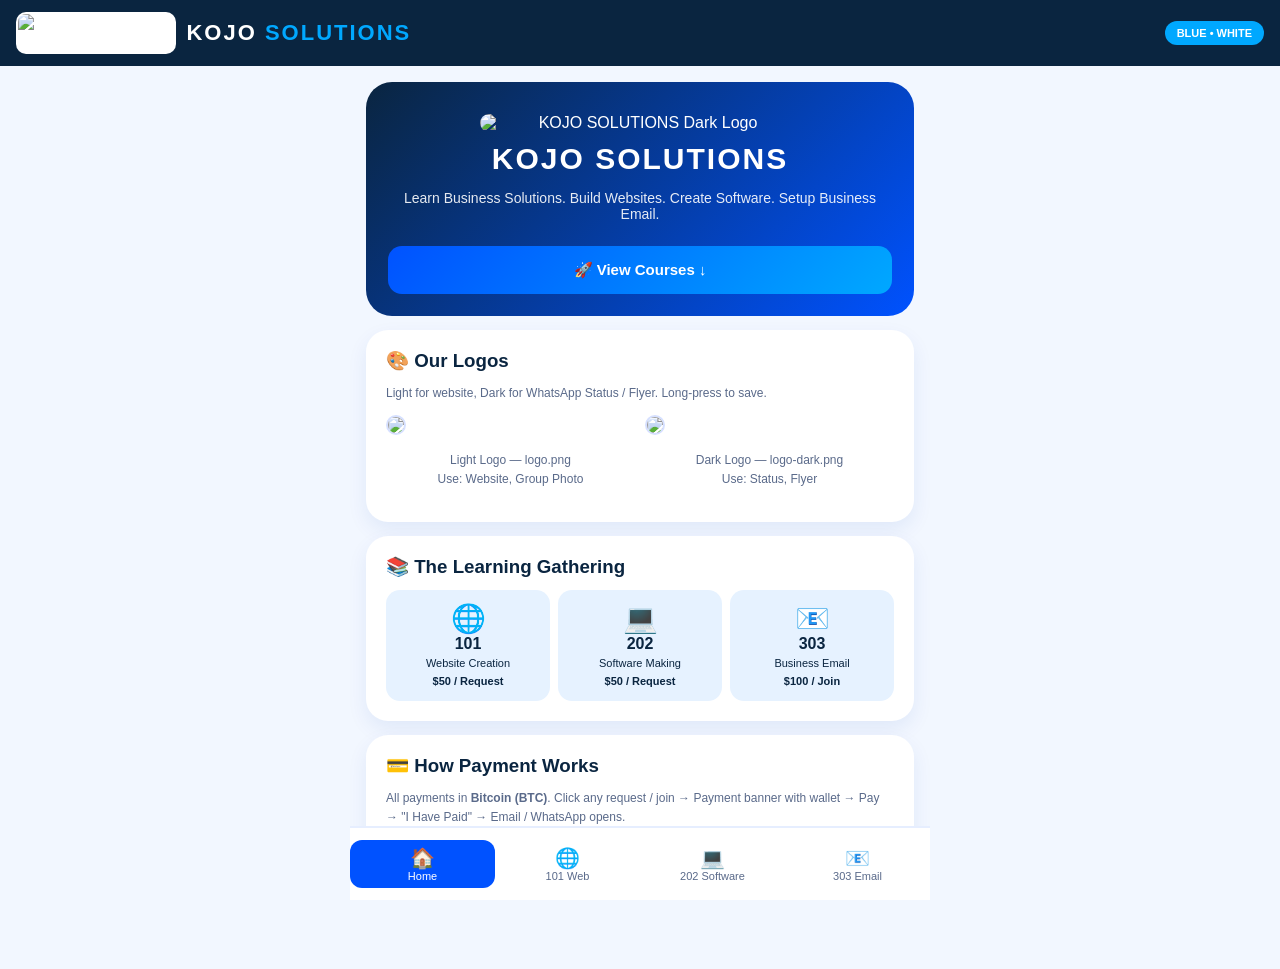
==== index.html @ ebfb62d4 "Create index.html" ====
<!DOCTYPE html>
<html><head><meta name="viewport" content="width=device-width,initial-scale=1">
<title>KOJO SOLUTIONS - Learn. Build. Sell.</title>
<style>
*{box-sizing:border-box}body{margin:0;font-family:Arial;background:#F2F7FF;color:#0A2540}
.top{background:#0A2540;color:#fff;padding:12px 16px;display:flex;justify-content:space-between;align-items:center;position:sticky;top:0;z-index:10}
.top img{height:42px;border-radius:10px;background:#fff;padding:2px}
.logo{font-size:22px;font-weight:900;letter-spacing:2px}.logo span{color:#00A8FF}
.c{padding:16px;max-width:580px;margin:0 auto;padding-bottom:110px}
.card{background:#fff;border-radius:22px;padding:20px;margin-top:14px;box-shadow:0 8px 20px rgba(0,60,180,.08)}
.btn{background:linear-gradient(135deg,#0052FF,#00A8FF);color:#fff;border:none;padding:15px;width:100%;border-radius:14px;font-size:15px;font-weight:800;margin-top:10px;cursor:pointer}
.btn.w{background:#fff;color:#0052FF;border:2px solid #0052FF}
.btn.g{background:linear-gradient(135deg,#00C853,#00E676)}
.btn.y{background:linear-gradient(135deg,#F7931A,#FFB800);color:#000}
input,textarea,select{width:100%;padding:14px;border:2px solid #D6E0FF;border-radius:14px;margin-top:10px;font-size:14px}
.small{color:#5A6A8A;font-size:12px;line-height:1.6}
.hero{background:linear-gradient(135deg,#0A2540,#0052FF);color:#fff;border-radius:26px;padding:22px;text-align:center}
.hero img{width:100%;max-width:320px;border-radius:18px;margin:10px auto;display:block}
.badge{background:#00A8FF;padding:6px 12px;border-radius:20px;font-size:11px;font-weight:800}
.courseNum{font-size:42px;font-weight:900;color:#0052FF}
.tabs{position:fixed;bottom:0;left:0;right:0;background:#fff;display:flex;justify-content:space-around;padding:12px 0;max-width:580px;margin:0 auto;border-top:2px solid #E6EEFF}
.tab{font-size:11px;text-align:center;flex:1;padding:6px;border-radius:12px;cursor:pointer;color:#5A6A8A}
.tab.on{color:#fff;background:#0052FF}.tab span{display:block;font-size:20px}
.hidden{display:none}
.template{border:2px solid #D6E0FF;border-radius:14px;padding:12px;margin-top:10px;cursor:pointer}
.template.sel{border-color:#0052FF;background:#E6F2FF}
.modal{position:fixed;inset:0;background:rgba(0,0,0,.7);display:none;align-items:center;justify-content:center;z-index:99;padding:16px}
.modal.show{display:flex}
.modalBox{background:#fff;border-radius:22px;padding:20px;width:100%;max-width:480px;max-height:90vh;overflow:auto}
.wallet{background:#FFF3E0;border:2px dashed #F7931A;border-radius:14px;padding:14px;word-break:break-all;font-size:13px;margin-top:10px}
.logoRow{display:grid;grid-template-columns:1fr 1fr;gap:10px;margin-top:12px}
.logoRow img{width:100%;border-radius:14px;border:2px solid #D6E0FF}
</style></head>
<body>
<div class="top"><div style="display:flex;align-items:center;gap:10px;"><img src="logo.png" alt="KOJO SOLUTIONS"><div class="logo">KOJO <span>SOLUTIONS</span></div></div><div class="badge">BLUE • WHITE</div></div>
<div class="c">

<div id="tab-home">
<div class="hero">
<img src="logo-dark.png" alt="KOJO SOLUTIONS Dark Logo">
<h1 style="margin:6px 0;font-size:30px;letter-spacing:2px;">KOJO SOLUTIONS</h1>
<p style="font-size:14px;opacity:.9;">Learn Business Solutions. Build Websites. Create Software. Setup Business Email.</p>
<button class="btn" onclick="showTab('101')">🚀 View Courses ↓</button>
</div>

<div class="card"><h3 style="margin:0;">🎨 Our Logos</h3><p class="small">Light for website, Dark for WhatsApp Status / Flyer. Long-press to save.</p>
<div class="logoRow"><div><img src="logo.png"><p class="small" style="text-align:center;">Light Logo — logo.png<br>Use: Website, Group Photo</p></div><div><img src="logo-dark.png"><p class="small" style="text-align:center;">Dark Logo — logo-dark.png<br>Use: Status, Flyer</p></div></div></div>

<div class="card"><h3 style="margin:0;">📚 The Learning Gathering</h3>
<div style="display:grid;grid-template-columns:1fr 1fr 1fr;gap:8px;margin-top:12px;text-align:center;">
<div style="background:#E6F2FF;border-radius:14px;padding:12px;cursor:pointer;" onclick="showTab('101')"><div style="font-size:28px;">🌐</div><b>101</b><br><span style="font-size:11px;">Website Creation<br><b>$50 / Request</b></span></div>
<div style="background:#E6F2FF;border-radius:14px;padding:12px;cursor:pointer;" onclick="showTab('202')"><div style="font-size:28px;">💻</div><b>202</b><br><span style="font-size:11px;">Software Making<br><b>$50 / Request</b></span></div>
<div style="background:#E6F2FF;border-radius:14px;padding:12px;cursor:pointer;" onclick="showTab('303')"><div style="font-size:28px;">📧</div><b>303</b><br><span style="font-size:11px;">Business Email<br><b>$100 / Join</b></span></div>
</div></div>
<div class="card"><h3 style="margin:0;">💳 How Payment Works</h3><p class="small">All payments in <b>Bitcoin (BTC)</b>. Click any request / join → Payment banner with wallet → Pay → "I Have Paid" → Email / WhatsApp opens.</p></div>
</div>

<div id="tab-101" class="hidden">
<div class="card"><div class="courseNum">101</div><h2 style="margin:0;">🌐 Website Creation</h2><p class="small">Learn to build websites + AI Builder to create a website from a request. No code. Download file.</p>
<h3>🤖 AI Website Builder</h3>
<input id="bizName" placeholder="Business Name e.g. Mama's Kitchen">
<input id="bizType" placeholder="What do you sell? e.g. Food, Clothes, Church">
<textarea id="bizDesc" placeholder="Describe business in 1 line..." rows="2"></textarea>
<div class="template sel" id="tpl-shop" onclick="pickTpl('shop')">🛍️ <b>Shop / Business</b> — Products, Prices, WhatsApp Order</div>
<div class="template" id="tpl-church" onclick="pickTpl('church')">⛪ <b>Church / School</b> — Programs, Gallery, Join Us</div>
<div class="template" id="tpl-portfolio" onclick="pickTpl('portfolio')">👤 <b>Portfolio / CV</b> — About, Skills, Contact</div>
<select id="bizColor"><option value="#0052FF">Blue Theme (Kojo)</option><option value="#00C853">Green Theme</option><option value="#F7931A">Orange Theme</option><option value="#EC4899">Pink Theme</option></select>
<button class="btn" onclick="buildSiteAI()">✨ Build My Website With AI →</button>
<p class="small" id="aiStatus" style="text-align:center;"></p><div id="sitePreview"></div>
<button class="btn y" onclick="openPay('101')">💰 Request Custom Website — $50 →</button>
</div>
<div class="card"><h3 style="margin:0;">📖 What You Learn in 101</h3><p class="small">1. Domain + Hosting + GitHub + Render<br>2. Blue & White design<br>3. WhatsApp button, Payment, Map<br>4. How to sell websites for $50 - $200<br>5. Final Project: Build & publish your site</p></div>
</div>

<div id="tab-202" class="hidden">
<div class="card"><div class="courseNum">202</div><h2 style="margin:0;">💻 Software Making</h2><p class="small">Learn to turn ideas into software. Need software now? Request it — $50 per request.</p>
<input id="swName" placeholder="Your Name"><input id="swPhone" placeholder="Your WhatsApp Number">
<select id="swType"><option>What software do you need?</option><option>School Management System</option><option>Shop / Inventory App</option><option>Church Management App</option><option>POS / Sales App</option><option>Hospital / Clinic App</option><option>Other</option></select>
<textarea id="swDesc" placeholder="Describe your software..." rows="4"></textarea>
<input id="swBudget" placeholder="Your Budget e.g. $200">
<button class="btn y" onclick="openPay('202')">💰 Request Software — $50 →</button>
<p class="small" style="text-align:center;">Payment banner first. After confirm, email to ajewoletemitope11@gmail.com opens.</p>
</div>
</div>

<div id="tab-303" class="hidden">
<div class="card"><div class="courseNum">303</div><h2 style="margin:0;">📧 Business Email Services</h2><p class="small"><b>Learn how to setup professional business email and get Inbox Deliverability — the legit way.</b></p>
<p class="small"><b>Module 1 — Setup:</b><br>✅ Create info@yourbusiness.com with Google Workspace / Zoho Mail<br>✅ Connect domain, inbox, signatures<br><br><b>Module 2 — Inbox Receivable Setup:</b><br>✅ SPF, DKIM & DMARC — What they are & how to add them (DNS step-by-step)<br>✅ Test if email lands in Inbox vs Spam<br>✅ Warm-up: Build sender reputation (Week 1-4 plan)<br>✅ List building with consent<br><br><b>Module 3 — Business Use:</b><br>✅ Invoices, proposals, follow-ups that get opened<br>✅ Templates for shops, schools, churches<br>✅ How NOT to get blocked</p>
<div style="background:#E6F2FF;border-radius:14px;padding:14px;"><b>💰 Join Fee: $100 (Bitcoin)</b><br><span class="small">Includes: 4 weeks live classes, DNS setup, templates, private WhatsApp group.</span></div>
<button class="btn y" onclick="openPay('303')">📲 Join 303 WhatsApp Group — $100 →</button>
</div>
</div>

</div>
<div class="tabs"><div class="tab on" onclick="showTab('home')"><span>🏠</span>Home</div><div class="tab" onclick="showTab('101')"><span>🌐</span>101 Web</div><div class="tab" onclick="showTab('202')"><span>💻</span>202 Software</div><div class="tab" onclick="showTab('303')"><span>📧</span>303 Email</div></div>

<div id="payModal" class="modal"><div class="modalBox">
<h2 style="margin:0;" id="payTitle">💳 Payment</h2><p class="small" id="payDesc"></p>
<div style="background:#0A2540;color:#fff;border-radius:14px;padding:16px;text-align:center;"><div style="font-size:28px;font-weight:900;" id="payAmount">$50</div><div style="font-size:12px;opacity:.8;">Pay in Bitcoin (BTC) to:</div></div>
<div class="wallet"><b>BTC Wallet:</b><br><span id="walletAddr">bc1qw4l3wkn62pa4skszmwx66gr5r7da5das54y55t</span><br><br><button class="btn w" onclick="copyWallet()">📋 Copy Wallet Address</button></div>
<p class="small"><b>Steps:</b><br>1. Copy wallet & send exact amount<br>2. Screenshot / Copy TXID<br>3. Click "I Have Paid"<br>4. Email / WhatsApp opens to send proof</p>
<input id="txid" placeholder="Paste Transaction ID / TXID">
<button class="btn g" onclick="confirmPay()">✅ I Have Paid — Continue →</button>
<button class="btn w" onclick="closePay()">✕ Cancel</button>
</div></div>

<script>
var tpl="shop", currentPay="";
var WALLET="bc1qw4l3wkn62pa4skszmwx66gr5r7da5das54y55t";
var WHATSAPP_GROUP="https://whatsapp.com/dl/?mode=pg";
function showTab(t){ ["home","101","202","303"].forEach(function(id){ document.getElementById("tab-"+id).classList.toggle("hidden", id!==t); }); var tabs=document.querySelectorAll(".tab"); tabs.forEach(function(e){e.classList.remove("on");}); if(t==="home") tabs[0].classList.add("on"); if(t==="101") tabs[1].classList.add("on"); if(t==="202") tabs[2].classList.add("on"); if(t==="303") tabs[3].classList.add("on"); }
function pickTpl(x){ tpl=x; ["shop","church","portfolio"].forEach(function(id){ document.getElementById("tpl-"+id).classList.toggle("sel", id===x); }); }
function openPay(type){ currentPay=type; var title="", desc="", amt=""; if(type==="101"){ title="🌐 101 - Website Request - $50"; desc="Pay $50 BTC to request custom website. After payment, email opens."; amt="$50"; } if(type==="202"){ title="💻 202 - Software Request - $50"; desc="Pay $50 BTC to request software. After payment, email opens."; amt="$50"; } if(type==="303"){ title="📧 303 - Business Email - $100"; desc="Pay $100 BTC to join Kojo Solutions WhatsApp group. After payment, WhatsApp link page opens."; amt="$100"; } document.getElementById("payTitle").innerText=title; document.getElementById("payDesc").innerText=desc; document.getElementById("payAmount").innerText=amt; document.getElementById("walletAddr").innerText=WALLET; document.getElementById("payModal").classList.add("show"); }
function closePay(){ document.getElementById("payModal").classList.remove("show"); }
function copyWallet(){ try{ navigator.clipboard.writeText(WALLET); alert("Wallet copied: "+WALLET); }catch(e){ alert(WALLET); } }
function confirmPay(){ var tx=document.getElementById("txid").value.trim(); closePay(); if(currentPay==="303"){ alert("✅ Thank you! Send proof + TXID on WhatsApp.\nTXID: "+(tx||"Not provided")); window.open(WHATSAPP_GROUP,"_blank"); return; } if(currentPay==="101"){ var name=document.getElementById("bizName").value||""; var type=document.getElementById("bizType").value||""; var desc=document.getElementById("bizDesc").value||""; var body="Hello Kojo Solutions,%0A%0AI paid $50 BTC for 101 Website Request.%0ATXID: "+encodeURIComponent(tx)+"%0A%0ABusiness Name: "+encodeURIComponent(name)+"%0AType: "+encodeURIComponent(type)+"%0ADescription: "+encodeURIComponent(desc); window.location.href="mailto:ajewoletemitope11@gmail.com?subject="+encodeURIComponent("101 Website Request - $50 Paid - "+name)+"&body="+body; alert("✅ Email opening — press SEND."); return; } if(currentPay==="202"){ var n=document.getElementById("swName").value.trim(); var p=document.getElementById("swPhone").value.trim(); var t=document.getElementById("swType").value; var d=document.getElementById("swDesc").value.trim(); var b=document.getElementById("swBudget").value.trim(); if(!n || !d){ alert("Fill name & description first, then click again."); openPay("202"); return; } var body2="Hello Kojo Solutions,%0A%0AI paid $50 BTC for 202 Software Request.%0ATXID: "+encodeURIComponent(tx)+"%0A%0AName: "+encodeURIComponent(n)+"%0AWhatsApp: "+encodeURIComponent(p)+"%0AType: "+encodeURIComponent(t)+"%0ABudget: "+encodeURIComponent(b)+"%0ADescription: "+encodeURIComponent(d); window.location.href="mailto:ajewoletemitope11@gmail.com?subject="+encodeURIComponent("202 Software Request - $50 Paid - "+n)+"&body="+body2; alert("✅ Email opening — press SEND."); return; } }
async function buildSiteAI(){ var name=document.getElementById("bizName").value.trim()||"My Business"; var type=document.getElementById("bizType").value.trim()||"Business"; var desc=document.getElementById("bizDesc").value.trim()||"Quality service you can trust."; var color=document.getElementById("bizColor").value; document.getElementById("aiStatus").innerText="⏳ AI is writing..."; var tagline=desc; try{ var res=await fetch("https://text.pollinations.ai/"+encodeURIComponent("Write a short catchy tagline and 3 selling points for: "+name+" - "+type+" - "+desc)); var txt=await res.text(); if(txt && txt.length>10) tagline=txt; }catch(e){} document.getElementById("aiStatus").innerText="✅ Done!"; var html="<!DOCTYPE html><html><head><meta name='viewport' content='width=device-width,initial-scale=1'><title>"+name+"</title><style>body{margin:0;font-family:Arial;background:#F2F7FF;color:#0A2540;text-align:center;padding:20px}h1{color:"+color+"} .btn{background:"+color+";color:#fff;padding:15px 30px;border-radius:14px;display:inline-block;text-decoration:none;font-weight:800}</style></head><body><h1>"+name+"</h1><p><b>"+type+"</b></p><p>"+tagline.replace(/\n/g,"<br>")+"</p><br><a class='btn' href='https://wa.me/2348031234567'>Order On WhatsApp</a><p style='font-size:12px;color:#888;margin-top:30px;'>Made with KOJO SOLUTIONS • 101</p></body></html>"; document.getElementById("sitePreview").innerHTML="<div style='border:2px solid #0052FF;border-radius:16px;padding:16px;margin-top:12px;background:#F2F7FF;text-align:center;'><h2 style='color:"+color+";margin:0;'>"+name+"</h2><p><b>"+type+"</b></p><p style='font-size:13px;'>"+tagline.replace(/\n/g,"<br>")+"</p><button class='btn' onclick='downloadSite()'>⬇️ Download Website File</button></div>"; window._kojoSite=html; window._kojoName=name; }
function downloadSite(){ if(!window._kojoSite){ alert("Build a site first"); return; } var blob=new Blob([window._kojoSite],{type:"text/html"}); var a=document.createElement("a"); a.href=URL.createObjectURL(blob); a.download=window._kojoName.toLowerCase().replace(/[^a-z0-9]+/g,"-")+".html"; a.click(); }
</script>
</body></html>
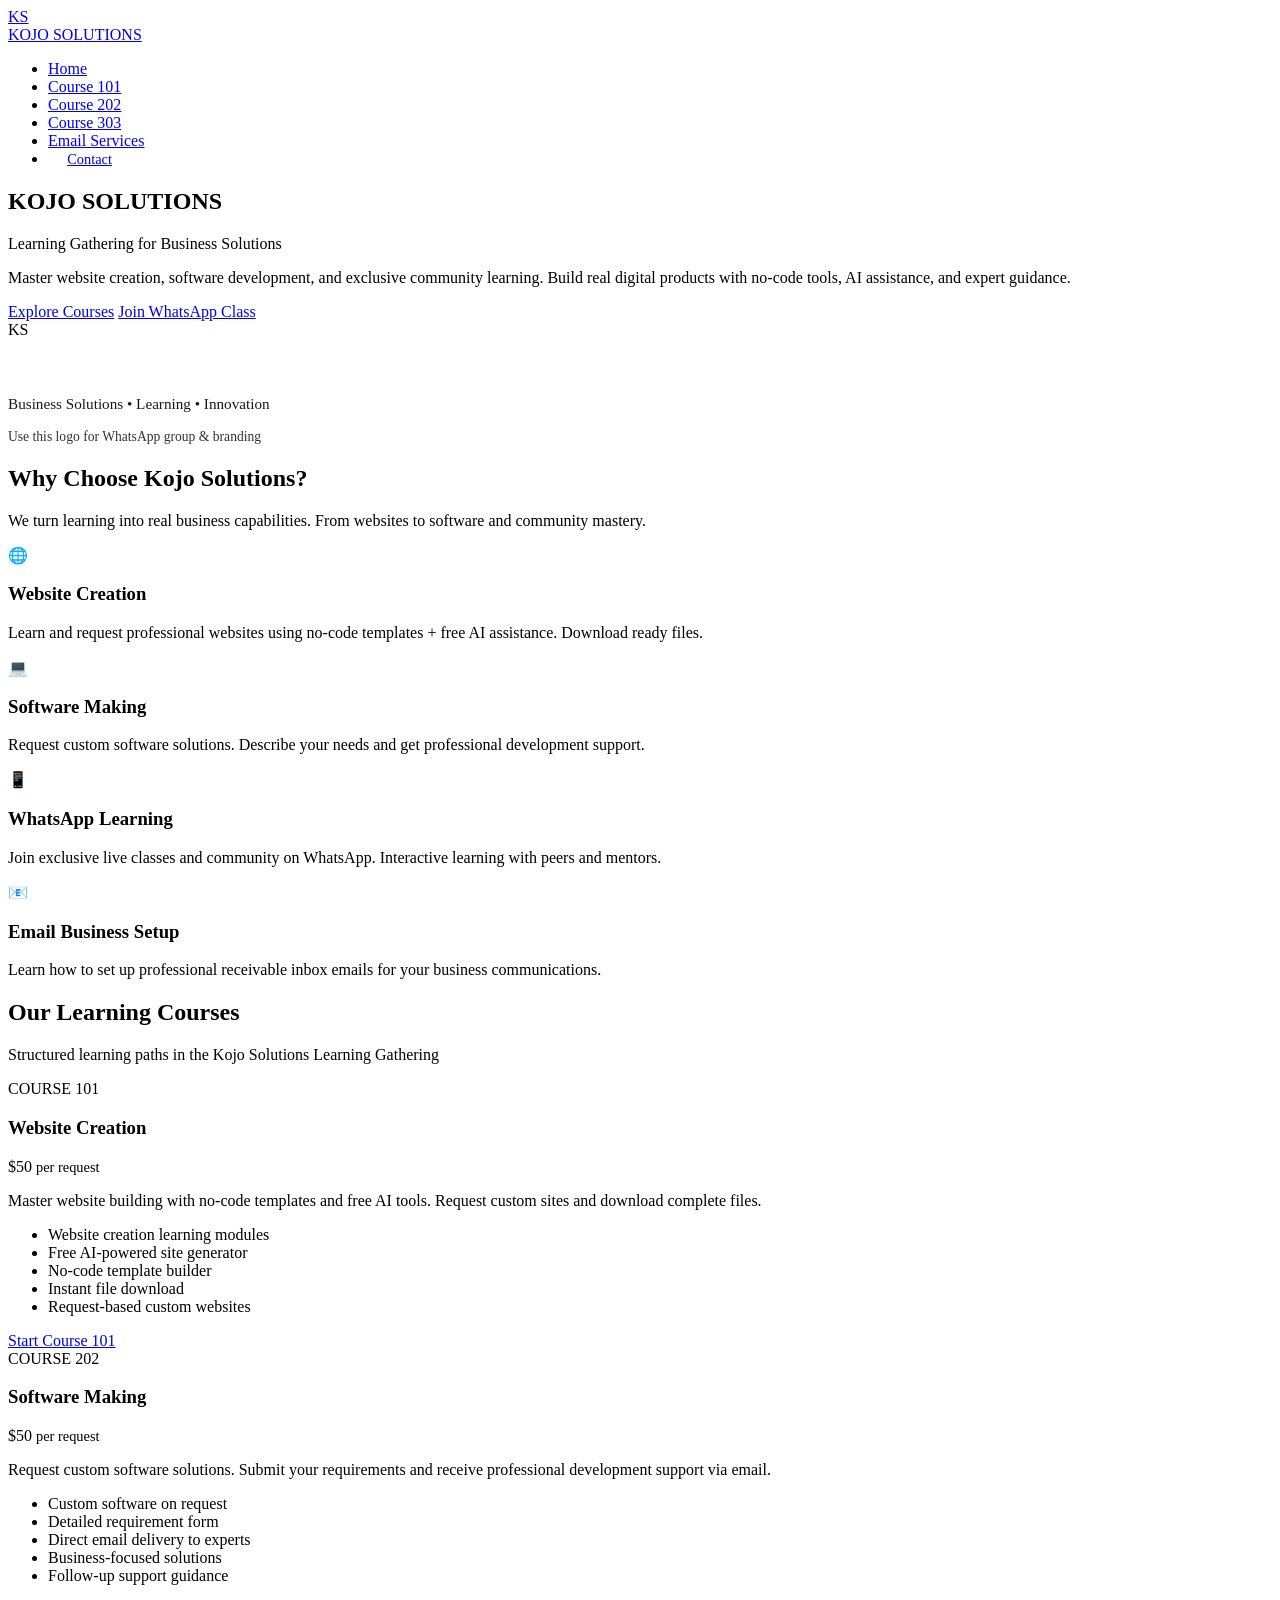
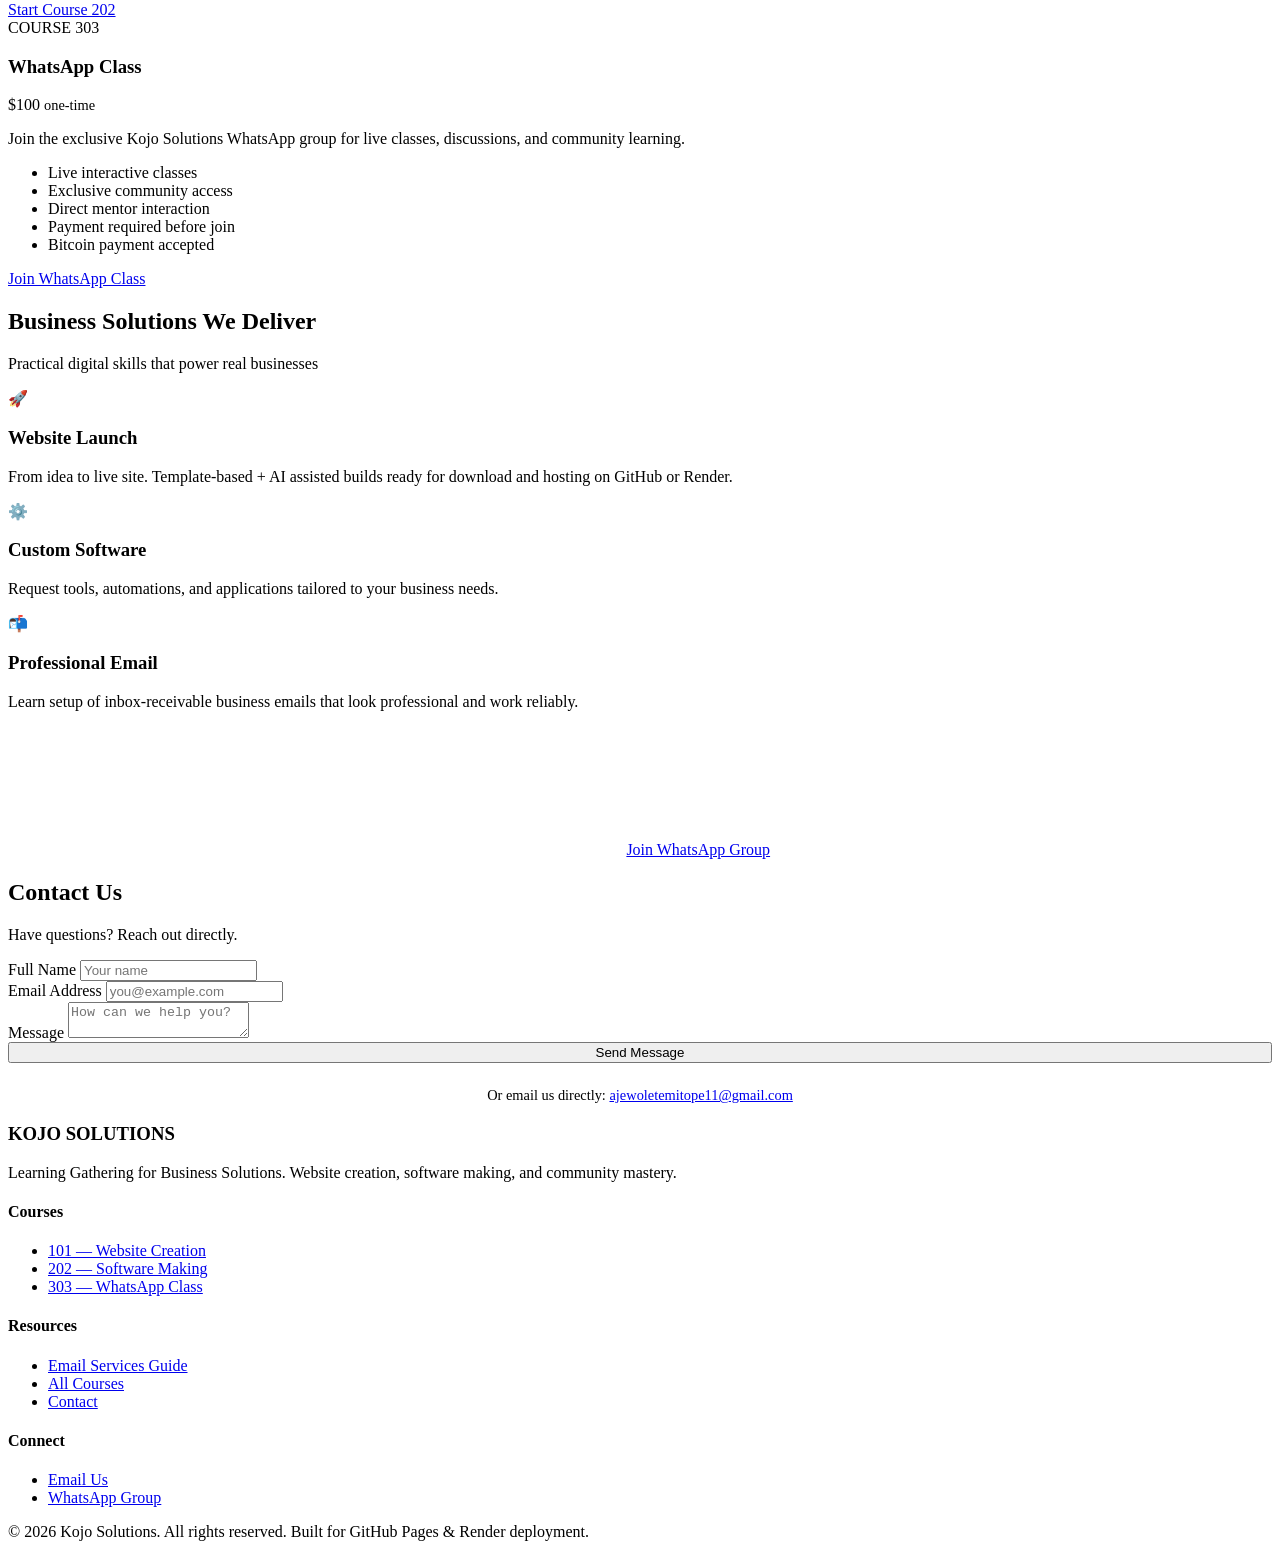
==== commit e95c7f0e: "Add files via upload" ====
--- a/index.html
+++ b/index.html
@@ -1,120 +1,265 @@
 <!DOCTYPE html>
-<html><head><meta name="viewport" content="width=device-width,initial-scale=1">
-<title>KOJO SOLUTIONS - Learn. Build. Sell.</title>
-<style>
-*{box-sizing:border-box}body{margin:0;font-family:Arial;background:#F2F7FF;color:#0A2540}
-.top{background:#0A2540;color:#fff;padding:12px 16px;display:flex;justify-content:space-between;align-items:center;position:sticky;top:0;z-index:10}
-.top img{height:42px;border-radius:10px;background:#fff;padding:2px}
-.logo{font-size:22px;font-weight:900;letter-spacing:2px}.logo span{color:#00A8FF}
-.c{padding:16px;max-width:580px;margin:0 auto;padding-bottom:110px}
-.card{background:#fff;border-radius:22px;padding:20px;margin-top:14px;box-shadow:0 8px 20px rgba(0,60,180,.08)}
-.btn{background:linear-gradient(135deg,#0052FF,#00A8FF);color:#fff;border:none;padding:15px;width:100%;border-radius:14px;font-size:15px;font-weight:800;margin-top:10px;cursor:pointer}
-.btn.w{background:#fff;color:#0052FF;border:2px solid #0052FF}
-.btn.g{background:linear-gradient(135deg,#00C853,#00E676)}
-.btn.y{background:linear-gradient(135deg,#F7931A,#FFB800);color:#000}
-input,textarea,select{width:100%;padding:14px;border:2px solid #D6E0FF;border-radius:14px;margin-top:10px;font-size:14px}
-.small{color:#5A6A8A;font-size:12px;line-height:1.6}
-.hero{background:linear-gradient(135deg,#0A2540,#0052FF);color:#fff;border-radius:26px;padding:22px;text-align:center}
-.hero img{width:100%;max-width:320px;border-radius:18px;margin:10px auto;display:block}
-.badge{background:#00A8FF;padding:6px 12px;border-radius:20px;font-size:11px;font-weight:800}
-.courseNum{font-size:42px;font-weight:900;color:#0052FF}
-.tabs{position:fixed;bottom:0;left:0;right:0;background:#fff;display:flex;justify-content:space-around;padding:12px 0;max-width:580px;margin:0 auto;border-top:2px solid #E6EEFF}
-.tab{font-size:11px;text-align:center;flex:1;padding:6px;border-radius:12px;cursor:pointer;color:#5A6A8A}
-.tab.on{color:#fff;background:#0052FF}.tab span{display:block;font-size:20px}
-.hidden{display:none}
-.template{border:2px solid #D6E0FF;border-radius:14px;padding:12px;margin-top:10px;cursor:pointer}
-.template.sel{border-color:#0052FF;background:#E6F2FF}
-.modal{position:fixed;inset:0;background:rgba(0,0,0,.7);display:none;align-items:center;justify-content:center;z-index:99;padding:16px}
-.modal.show{display:flex}
-.modalBox{background:#fff;border-radius:22px;padding:20px;width:100%;max-width:480px;max-height:90vh;overflow:auto}
-.wallet{background:#FFF3E0;border:2px dashed #F7931A;border-radius:14px;padding:14px;word-break:break-all;font-size:13px;margin-top:10px}
-.logoRow{display:grid;grid-template-columns:1fr 1fr;gap:10px;margin-top:12px}
-.logoRow img{width:100%;border-radius:14px;border:2px solid #D6E0FF}
-</style></head>
+<html lang="en">
+<head>
+  <meta charset="UTF-8">
+  <meta name="viewport" content="width=device-width, initial-scale=1.0">
+  <title>KOJO SOLUTIONS | Learn Business Solutions & Digital Skills</title>
+  <meta name="description" content="Kojo Solutions - Learn website creation, software making, and join exclusive WhatsApp classes. Business solutions training.">
+  <link rel="stylesheet" href="css/styles.css">
+  <link rel="icon" href="data:image/svg+xml,<svg xmlns='http://www.w3.org/2000/svg' viewBox='0 0 100 100'><rect fill='%230a4d8c' width='100' height='100' rx='20'/><text x='50' y='68' font-size='50' font-weight='bold' fill='white' text-anchor='middle' font-family='Arial'>K</text></svg>">
+</head>
 <body>
-<div class="top"><div style="display:flex;align-items:center;gap:10px;"><img src="logo.png" alt="KOJO SOLUTIONS"><div class="logo">KOJO <span>SOLUTIONS</span></div></div><div class="badge">BLUE • WHITE</div></div>
-<div class="c">
-
-<div id="tab-home">
-<div class="hero">
-<img src="logo-dark.png" alt="KOJO SOLUTIONS Dark Logo">
-<h1 style="margin:6px 0;font-size:30px;letter-spacing:2px;">KOJO SOLUTIONS</h1>
-<p style="font-size:14px;opacity:.9;">Learn Business Solutions. Build Websites. Create Software. Setup Business Email.</p>
-<button class="btn" onclick="showTab('101')">🚀 View Courses ↓</button>
-</div>
-
-<div class="card"><h3 style="margin:0;">🎨 Our Logos</h3><p class="small">Light for website, Dark for WhatsApp Status / Flyer. Long-press to save.</p>
-<div class="logoRow"><div><img src="logo.png"><p class="small" style="text-align:center;">Light Logo — logo.png<br>Use: Website, Group Photo</p></div><div><img src="logo-dark.png"><p class="small" style="text-align:center;">Dark Logo — logo-dark.png<br>Use: Status, Flyer</p></div></div></div>
-
-<div class="card"><h3 style="margin:0;">📚 The Learning Gathering</h3>
-<div style="display:grid;grid-template-columns:1fr 1fr 1fr;gap:8px;margin-top:12px;text-align:center;">
-<div style="background:#E6F2FF;border-radius:14px;padding:12px;cursor:pointer;" onclick="showTab('101')"><div style="font-size:28px;">🌐</div><b>101</b><br><span style="font-size:11px;">Website Creation<br><b>$50 / Request</b></span></div>
-<div style="background:#E6F2FF;border-radius:14px;padding:12px;cursor:pointer;" onclick="showTab('202')"><div style="font-size:28px;">💻</div><b>202</b><br><span style="font-size:11px;">Software Making<br><b>$50 / Request</b></span></div>
-<div style="background:#E6F2FF;border-radius:14px;padding:12px;cursor:pointer;" onclick="showTab('303')"><div style="font-size:28px;">📧</div><b>303</b><br><span style="font-size:11px;">Business Email<br><b>$100 / Join</b></span></div>
-</div></div>
-<div class="card"><h3 style="margin:0;">💳 How Payment Works</h3><p class="small">All payments in <b>Bitcoin (BTC)</b>. Click any request / join → Payment banner with wallet → Pay → "I Have Paid" → Email / WhatsApp opens.</p></div>
-</div>
-
-<div id="tab-101" class="hidden">
-<div class="card"><div class="courseNum">101</div><h2 style="margin:0;">🌐 Website Creation</h2><p class="small">Learn to build websites + AI Builder to create a website from a request. No code. Download file.</p>
-<h3>🤖 AI Website Builder</h3>
-<input id="bizName" placeholder="Business Name e.g. Mama's Kitchen">
-<input id="bizType" placeholder="What do you sell? e.g. Food, Clothes, Church">
-<textarea id="bizDesc" placeholder="Describe business in 1 line..." rows="2"></textarea>
-<div class="template sel" id="tpl-shop" onclick="pickTpl('shop')">🛍️ <b>Shop / Business</b> — Products, Prices, WhatsApp Order</div>
-<div class="template" id="tpl-church" onclick="pickTpl('church')">⛪ <b>Church / School</b> — Programs, Gallery, Join Us</div>
-<div class="template" id="tpl-portfolio" onclick="pickTpl('portfolio')">👤 <b>Portfolio / CV</b> — About, Skills, Contact</div>
-<select id="bizColor"><option value="#0052FF">Blue Theme (Kojo)</option><option value="#00C853">Green Theme</option><option value="#F7931A">Orange Theme</option><option value="#EC4899">Pink Theme</option></select>
-<button class="btn" onclick="buildSiteAI()">✨ Build My Website With AI →</button>
-<p class="small" id="aiStatus" style="text-align:center;"></p><div id="sitePreview"></div>
-<button class="btn y" onclick="openPay('101')">💰 Request Custom Website — $50 →</button>
-</div>
-<div class="card"><h3 style="margin:0;">📖 What You Learn in 101</h3><p class="small">1. Domain + Hosting + GitHub + Render<br>2. Blue & White design<br>3. WhatsApp button, Payment, Map<br>4. How to sell websites for $50 - $200<br>5. Final Project: Build & publish your site</p></div>
-</div>
-
-<div id="tab-202" class="hidden">
-<div class="card"><div class="courseNum">202</div><h2 style="margin:0;">💻 Software Making</h2><p class="small">Learn to turn ideas into software. Need software now? Request it — $50 per request.</p>
-<input id="swName" placeholder="Your Name"><input id="swPhone" placeholder="Your WhatsApp Number">
-<select id="swType"><option>What software do you need?</option><option>School Management System</option><option>Shop / Inventory App</option><option>Church Management App</option><option>POS / Sales App</option><option>Hospital / Clinic App</option><option>Other</option></select>
-<textarea id="swDesc" placeholder="Describe your software..." rows="4"></textarea>
-<input id="swBudget" placeholder="Your Budget e.g. $200">
-<button class="btn y" onclick="openPay('202')">💰 Request Software — $50 →</button>
-<p class="small" style="text-align:center;">Payment banner first. After confirm, email to ajewoletemitope11@gmail.com opens.</p>
-</div>
-</div>
-
-<div id="tab-303" class="hidden">
-<div class="card"><div class="courseNum">303</div><h2 style="margin:0;">📧 Business Email Services</h2><p class="small"><b>Learn how to setup professional business email and get Inbox Deliverability — the legit way.</b></p>
-<p class="small"><b>Module 1 — Setup:</b><br>✅ Create info@yourbusiness.com with Google Workspace / Zoho Mail<br>✅ Connect domain, inbox, signatures<br><br><b>Module 2 — Inbox Receivable Setup:</b><br>✅ SPF, DKIM & DMARC — What they are & how to add them (DNS step-by-step)<br>✅ Test if email lands in Inbox vs Spam<br>✅ Warm-up: Build sender reputation (Week 1-4 plan)<br>✅ List building with consent<br><br><b>Module 3 — Business Use:</b><br>✅ Invoices, proposals, follow-ups that get opened<br>✅ Templates for shops, schools, churches<br>✅ How NOT to get blocked</p>
-<div style="background:#E6F2FF;border-radius:14px;padding:14px;"><b>💰 Join Fee: $100 (Bitcoin)</b><br><span class="small">Includes: 4 weeks live classes, DNS setup, templates, private WhatsApp group.</span></div>
-<button class="btn y" onclick="openPay('303')">📲 Join 303 WhatsApp Group — $100 →</button>
-</div>
-</div>
-
-</div>
-<div class="tabs"><div class="tab on" onclick="showTab('home')"><span>🏠</span>Home</div><div class="tab" onclick="showTab('101')"><span>🌐</span>101 Web</div><div class="tab" onclick="showTab('202')"><span>💻</span>202 Software</div><div class="tab" onclick="showTab('303')"><span>📧</span>303 Email</div></div>
-
-<div id="payModal" class="modal"><div class="modalBox">
-<h2 style="margin:0;" id="payTitle">💳 Payment</h2><p class="small" id="payDesc"></p>
-<div style="background:#0A2540;color:#fff;border-radius:14px;padding:16px;text-align:center;"><div style="font-size:28px;font-weight:900;" id="payAmount">$50</div><div style="font-size:12px;opacity:.8;">Pay in Bitcoin (BTC) to:</div></div>
-<div class="wallet"><b>BTC Wallet:</b><br><span id="walletAddr">bc1qw4l3wkn62pa4skszmwx66gr5r7da5das54y55t</span><br><br><button class="btn w" onclick="copyWallet()">📋 Copy Wallet Address</button></div>
-<p class="small"><b>Steps:</b><br>1. Copy wallet & send exact amount<br>2. Screenshot / Copy TXID<br>3. Click "I Have Paid"<br>4. Email / WhatsApp opens to send proof</p>
-<input id="txid" placeholder="Paste Transaction ID / TXID">
-<button class="btn g" onclick="confirmPay()">✅ I Have Paid — Continue →</button>
-<button class="btn w" onclick="closePay()">✕ Cancel</button>
-</div></div>
-
-<script>
-var tpl="shop", currentPay="";
-var WALLET="bc1qw4l3wkn62pa4skszmwx66gr5r7da5das54y55t";
-var WHATSAPP_GROUP="https://whatsapp.com/dl/?mode=pg";
-function showTab(t){ ["home","101","202","303"].forEach(function(id){ document.getElementById("tab-"+id).classList.toggle("hidden", id!==t); }); var tabs=document.querySelectorAll(".tab"); tabs.forEach(function(e){e.classList.remove("on");}); if(t==="home") tabs[0].classList.add("on"); if(t==="101") tabs[1].classList.add("on"); if(t==="202") tabs[2].classList.add("on"); if(t==="303") tabs[3].classList.add("on"); }
-function pickTpl(x){ tpl=x; ["shop","church","portfolio"].forEach(function(id){ document.getElementById("tpl-"+id).classList.toggle("sel", id===x); }); }
-function openPay(type){ currentPay=type; var title="", desc="", amt=""; if(type==="101"){ title="🌐 101 - Website Request - $50"; desc="Pay $50 BTC to request custom website. After payment, email opens."; amt="$50"; } if(type==="202"){ title="💻 202 - Software Request - $50"; desc="Pay $50 BTC to request software. After payment, email opens."; amt="$50"; } if(type==="303"){ title="📧 303 - Business Email - $100"; desc="Pay $100 BTC to join Kojo Solutions WhatsApp group. After payment, WhatsApp link page opens."; amt="$100"; } document.getElementById("payTitle").innerText=title; document.getElementById("payDesc").innerText=desc; document.getElementById("payAmount").innerText=amt; document.getElementById("walletAddr").innerText=WALLET; document.getElementById("payModal").classList.add("show"); }
-function closePay(){ document.getElementById("payModal").classList.remove("show"); }
-function copyWallet(){ try{ navigator.clipboard.writeText(WALLET); alert("Wallet copied: "+WALLET); }catch(e){ alert(WALLET); } }
-function confirmPay(){ var tx=document.getElementById("txid").value.trim(); closePay(); if(currentPay==="303"){ alert("✅ Thank you! Send proof + TXID on WhatsApp.\nTXID: "+(tx||"Not provided")); window.open(WHATSAPP_GROUP,"_blank"); return; } if(currentPay==="101"){ var name=document.getElementById("bizName").value||""; var type=document.getElementById("bizType").value||""; var desc=document.getElementById("bizDesc").value||""; var body="Hello Kojo Solutions,%0A%0AI paid $50 BTC for 101 Website Request.%0ATXID: "+encodeURIComponent(tx)+"%0A%0ABusiness Name: "+encodeURIComponent(name)+"%0AType: "+encodeURIComponent(type)+"%0ADescription: "+encodeURIComponent(desc); window.location.href="mailto:ajewoletemitope11@gmail.com?subject="+encodeURIComponent("101 Website Request - $50 Paid - "+name)+"&body="+body; alert("✅ Email opening — press SEND."); return; } if(currentPay==="202"){ var n=document.getElementById("swName").value.trim(); var p=document.getElementById("swPhone").value.trim(); var t=document.getElementById("swType").value; var d=document.getElementById("swDesc").value.trim(); var b=document.getElementById("swBudget").value.trim(); if(!n || !d){ alert("Fill name & description first, then click again."); openPay("202"); return; } var body2="Hello Kojo Solutions,%0A%0AI paid $50 BTC for 202 Software Request.%0ATXID: "+encodeURIComponent(tx)+"%0A%0AName: "+encodeURIComponent(n)+"%0AWhatsApp: "+encodeURIComponent(p)+"%0AType: "+encodeURIComponent(t)+"%0ABudget: "+encodeURIComponent(b)+"%0ADescription: "+encodeURIComponent(d); window.location.href="mailto:ajewoletemitope11@gmail.com?subject="+encodeURIComponent("202 Software Request - $50 Paid - "+n)+"&body="+body2; alert("✅ Email opening — press SEND."); return; } }
-async function buildSiteAI(){ var name=document.getElementById("bizName").value.trim()||"My Business"; var type=document.getElementById("bizType").value.trim()||"Business"; var desc=document.getElementById("bizDesc").value.trim()||"Quality service you can trust."; var color=document.getElementById("bizColor").value; document.getElementById("aiStatus").innerText="⏳ AI is writing..."; var tagline=desc; try{ var res=await fetch("https://text.pollinations.ai/"+encodeURIComponent("Write a short catchy tagline and 3 selling points for: "+name+" - "+type+" - "+desc)); var txt=await res.text(); if(txt && txt.length>10) tagline=txt; }catch(e){} document.getElementById("aiStatus").innerText="✅ Done!"; var html="<!DOCTYPE html><html><head><meta name='viewport' content='width=device-width,initial-scale=1'><title>"+name+"</title><style>body{margin:0;font-family:Arial;background:#F2F7FF;color:#0A2540;text-align:center;padding:20px}h1{color:"+color+"} .btn{background:"+color+";color:#fff;padding:15px 30px;border-radius:14px;display:inline-block;text-decoration:none;font-weight:800}</style></head><body><h1>"+name+"</h1><p><b>"+type+"</b></p><p>"+tagline.replace(/\n/g,"<br>")+"</p><br><a class='btn' href='https://wa.me/2348031234567'>Order On WhatsApp</a><p style='font-size:12px;color:#888;margin-top:30px;'>Made with KOJO SOLUTIONS • 101</p></body></html>"; document.getElementById("sitePreview").innerHTML="<div style='border:2px solid #0052FF;border-radius:16px;padding:16px;margin-top:12px;background:#F2F7FF;text-align:center;'><h2 style='color:"+color+";margin:0;'>"+name+"</h2><p><b>"+type+"</b></p><p style='font-size:13px;'>"+tagline.replace(/\n/g,"<br>")+"</p><button class='btn' onclick='downloadSite()'>⬇️ Download Website File</button></div>"; window._kojoSite=html; window._kojoName=name; }
-function downloadSite(){ if(!window._kojoSite){ alert("Build a site first"); return; } var blob=new Blob([window._kojoSite],{type:"text/html"}); var a=document.createElement("a"); a.href=URL.createObjectURL(blob); a.download=window._kojoName.toLowerCase().replace(/[^a-z0-9]+/g,"-")+".html"; a.click(); }
-</script>
-</body></html>
+  <!-- Header -->
+  <header>
+    <div class="nav-container">
+      <a href="index.html" class="logo">
+        <div class="logo-icon">KS</div>
+        <span>KOJO SOLUTIONS</span>
+      </a>
+      <nav>
+        <ul>
+          <li><a href="index.html" class="active">Home</a></li>
+          <li><a href="pages/course-101.html">Course 101</a></li>
+          <li><a href="pages/course-202.html">Course 202</a></li>
+          <li><a href="pages/course-303.html">Course 303</a></li>
+          <li><a href="pages/email-services.html">Email Services</a></li>
+          <li><a href="#contact" class="btn btn-primary" style="padding: 0.5rem 1.2rem; font-size: 0.9rem;">Contact</a></li>
+        </ul>
+      </nav>
+    </div>
+  </header>
+
+  <!-- Hero Banner -->
+  <section class="hero">
+    <div class="hero-content">
+      <div class="hero-text">
+        <h1>KOJO SOLUTIONS</h1>
+        <p class="tagline">Learning Gathering for Business Solutions</p>
+        <p>Master website creation, software development, and exclusive community learning. Build real digital products with no-code tools, AI assistance, and expert guidance.</p>
+        <div class="hero-buttons">
+          <a href="#courses" class="btn btn-primary">Explore Courses</a>
+          <a href="pages/course-303.html" class="btn btn-whatsapp">Join WhatsApp Class</a>
+        </div>
+      </div>
+      <div class="hero-image">
+        <div class="hero-card">
+          <div class="big-logo">KS</div>
+          <h3 style="color: white; margin-bottom: 0.5rem;">KOJO SOLUTIONS</h3>
+          <p style="opacity: 0.9; font-size: 0.95rem;">Business Solutions • Learning • Innovation</p>
+          <p style="margin-top: 1rem; font-size: 0.85rem; opacity: 0.8;">Use this logo for WhatsApp group & branding</p>
+        </div>
+      </div>
+    </div>
+  </section>
+
+  <!-- About / Value Prop -->
+  <section>
+    <div class="container">
+      <div class="section-title">
+        <h2>Why Choose Kojo Solutions?</h2>
+        <p>We turn learning into real business capabilities. From websites to software and community mastery.</p>
+      </div>
+      <div class="features-grid">
+        <div class="feature-box">
+          <div class="feature-icon">🌐</div>
+          <h3>Website Creation</h3>
+          <p>Learn and request professional websites using no-code templates + free AI assistance. Download ready files.</p>
+        </div>
+        <div class="feature-box">
+          <div class="feature-icon">💻</div>
+          <h3>Software Making</h3>
+          <p>Request custom software solutions. Describe your needs and get professional development support.</p>
+        </div>
+        <div class="feature-box">
+          <div class="feature-icon">📱</div>
+          <h3>WhatsApp Learning</h3>
+          <p>Join exclusive live classes and community on WhatsApp. Interactive learning with peers and mentors.</p>
+        </div>
+        <div class="feature-box">
+          <div class="feature-icon">📧</div>
+          <h3>Email Business Setup</h3>
+          <p>Learn how to set up professional receivable inbox emails for your business communications.</p>
+        </div>
+      </div>
+    </div>
+  </section>
+
+  <!-- Courses -->
+  <section id="courses" style="background: var(--light-gray);">
+    <div class="container">
+      <div class="section-title">
+        <h2>Our Learning Courses</h2>
+        <p>Structured learning paths in the Kojo Solutions Learning Gathering</p>
+      </div>
+      <div class="courses-grid">
+        <!-- Course 101 -->
+        <div class="course-card">
+          <div class="course-header">
+            <div class="code">COURSE 101</div>
+            <h3>Website Creation</h3>
+          </div>
+          <div class="course-body">
+            <div class="course-price">$50 <span style="font-size:0.9rem;font-weight:400;color:var(--text-light)">per request</span></div>
+            <p>Master website building with no-code templates and free AI tools. Request custom sites and download complete files.</p>
+            <ul class="course-features">
+              <li>Website creation learning modules</li>
+              <li>Free AI-powered site generator</li>
+              <li>No-code template builder</li>
+              <li>Instant file download</li>
+              <li>Request-based custom websites</li>
+            </ul>
+            <a href="pages/course-101.html" class="btn btn-primary" style="width:100%;">Start Course 101</a>
+          </div>
+        </div>
+
+        <!-- Course 202 -->
+        <div class="course-card">
+          <div class="course-header">
+            <div class="code">COURSE 202</div>
+            <h3>Software Making</h3>
+          </div>
+          <div class="course-body">
+            <div class="course-price">$50 <span style="font-size:0.9rem;font-weight:400;color:var(--text-light)">per request</span></div>
+            <p>Request custom software solutions. Submit your requirements and receive professional development support via email.</p>
+            <ul class="course-features">
+              <li>Custom software on request</li>
+              <li>Detailed requirement form</li>
+              <li>Direct email delivery to experts</li>
+              <li>Business-focused solutions</li>
+              <li>Follow-up support guidance</li>
+            </ul>
+            <a href="pages/course-202.html" class="btn btn-primary" style="width:100%;">Start Course 202</a>
+          </div>
+        </div>
+
+        <!-- Course 303 -->
+        <div class="course-card">
+          <div class="course-header">
+            <div class="code">COURSE 303</div>
+            <h3>WhatsApp Class</h3>
+          </div>
+          <div class="course-body">
+            <div class="course-price">$100 <span style="font-size:0.9rem;font-weight:400;color:var(--text-light)">one-time</span></div>
+            <p>Join the exclusive Kojo Solutions WhatsApp group for live classes, discussions, and community learning.</p>
+            <ul class="course-features">
+              <li>Live interactive classes</li>
+              <li>Exclusive community access</li>
+              <li>Direct mentor interaction</li>
+              <li>Payment required before join</li>
+              <li>Bitcoin payment accepted</li>
+            </ul>
+            <a href="pages/course-303.html" class="btn btn-whatsapp" style="width:100%;">Join WhatsApp Class</a>
+          </div>
+        </div>
+      </div>
+    </div>
+  </section>
+
+  <!-- Business Solutions -->
+  <section>
+    <div class="container">
+      <div class="section-title">
+        <h2>Business Solutions We Deliver</h2>
+        <p>Practical digital skills that power real businesses</p>
+      </div>
+      <div class="features-grid">
+        <div class="feature-box">
+          <div class="feature-icon">🚀</div>
+          <h3>Website Launch</h3>
+          <p>From idea to live site. Template-based + AI assisted builds ready for download and hosting on GitHub or Render.</p>
+        </div>
+        <div class="feature-box">
+          <div class="feature-icon">⚙️</div>
+          <h3>Custom Software</h3>
+          <p>Request tools, automations, and applications tailored to your business needs.</p>
+        </div>
+        <div class="feature-box">
+          <div class="feature-icon">📬</div>
+          <h3>Professional Email</h3>
+          <p>Learn setup of inbox-receivable business emails that look professional and work reliably.</p>
+        </div>
+      </div>
+    </div>
+  </section>
+
+  <!-- CTA Banner -->
+  <section style="background: linear-gradient(135deg, var(--primary-dark), var(--primary)); color: white; text-align: center;">
+    <div class="container">
+      <h2 style="color: white; margin-bottom: 1rem;">Ready to Build Your Digital Future?</h2>
+      <p style="opacity: 0.9; margin-bottom: 2rem; max-width: 600px; margin-left: auto; margin-right: auto;">Start with Course 101 for websites, request software in 202, or join the exclusive WhatsApp learning group today.</p>
+      <div style="display: flex; gap: 1rem; justify-content: center; flex-wrap: wrap;">
+        <a href="pages/course-101.html" class="btn" style="background: white; color: var(--primary);">Website Course</a>
+        <a href="pages/course-303.html" class="btn btn-whatsapp">Join WhatsApp Group</a>
+      </div>
+    </div>
+  </section>
+
+  <!-- Contact -->
+  <section id="contact">
+    <div class="container">
+      <div class="section-title">
+        <h2>Contact Us</h2>
+        <p>Have questions? Reach out directly.</p>
+      </div>
+      <div class="form-section">
+        <form id="contactForm" action="https://formspree.io/f/YOUR_FORM_ID" method="POST">
+          <div class="form-group">
+            <label for="name">Full Name</label>
+            <input type="text" id="name" name="name" required placeholder="Your name">
+          </div>
+          <div class="form-group">
+            <label for="email">Email Address</label>
+            <input type="email" id="email" name="email" required placeholder="you@example.com">
+          </div>
+          <div class="form-group">
+            <label for="message">Message</label>
+            <textarea id="message" name="message" required placeholder="How can we help you?"></textarea>
+          </div>
+          <button type="submit" class="btn btn-primary" style="width:100%;">Send Message</button>
+        </form>
+        <p style="text-align:center; margin-top:1.5rem; color:var(--text-light); font-size:0.9rem;">
+          Or email us directly: <a href="mailto:ajewoletemitope11@gmail.com">ajewoletemitope11@gmail.com</a>
+        </p>
+      </div>
+    </div>
+  </section>
+
+  <!-- Footer -->
+  <footer>
+    <div class="footer-content">
+      <div class="footer-brand">
+        <h3>KOJO SOLUTIONS</h3>
+        <p>Learning Gathering for Business Solutions. Website creation, software making, and community mastery.</p>
+      </div>
+      <div class="footer-links">
+        <h4>Courses</h4>
+        <ul>
+          <li><a href="pages/course-101.html">101 — Website Creation</a></li>
+          <li><a href="pages/course-202.html">202 — Software Making</a></li>
+          <li><a href="pages/course-303.html">303 — WhatsApp Class</a></li>
+        </ul>
+      </div>
+      <div class="footer-links">
+        <h4>Resources</h4>
+        <ul>
+          <li><a href="pages/email-services.html">Email Services Guide</a></li>
+          <li><a href="#courses">All Courses</a></li>
+          <li><a href="#contact">Contact</a></li>
+        </ul>
+      </div>
+      <div class="footer-links">
+        <h4>Connect</h4>
+        <ul>
+          <li><a href="mailto:ajewoletemitope11@gmail.com">Email Us</a></li>
+          <li><a href="pages/course-303.html">WhatsApp Group</a></li>
+        </ul>
+      </div>
+    </div>
+    <div class="footer-bottom">
+      <p>&copy; 2026 Kojo Solutions. All rights reserved. Built for GitHub Pages & Render deployment.</p>
+    </div>
+  </footer>
+
+  <script src="js/main.js"></script>
+</body>
+</html>
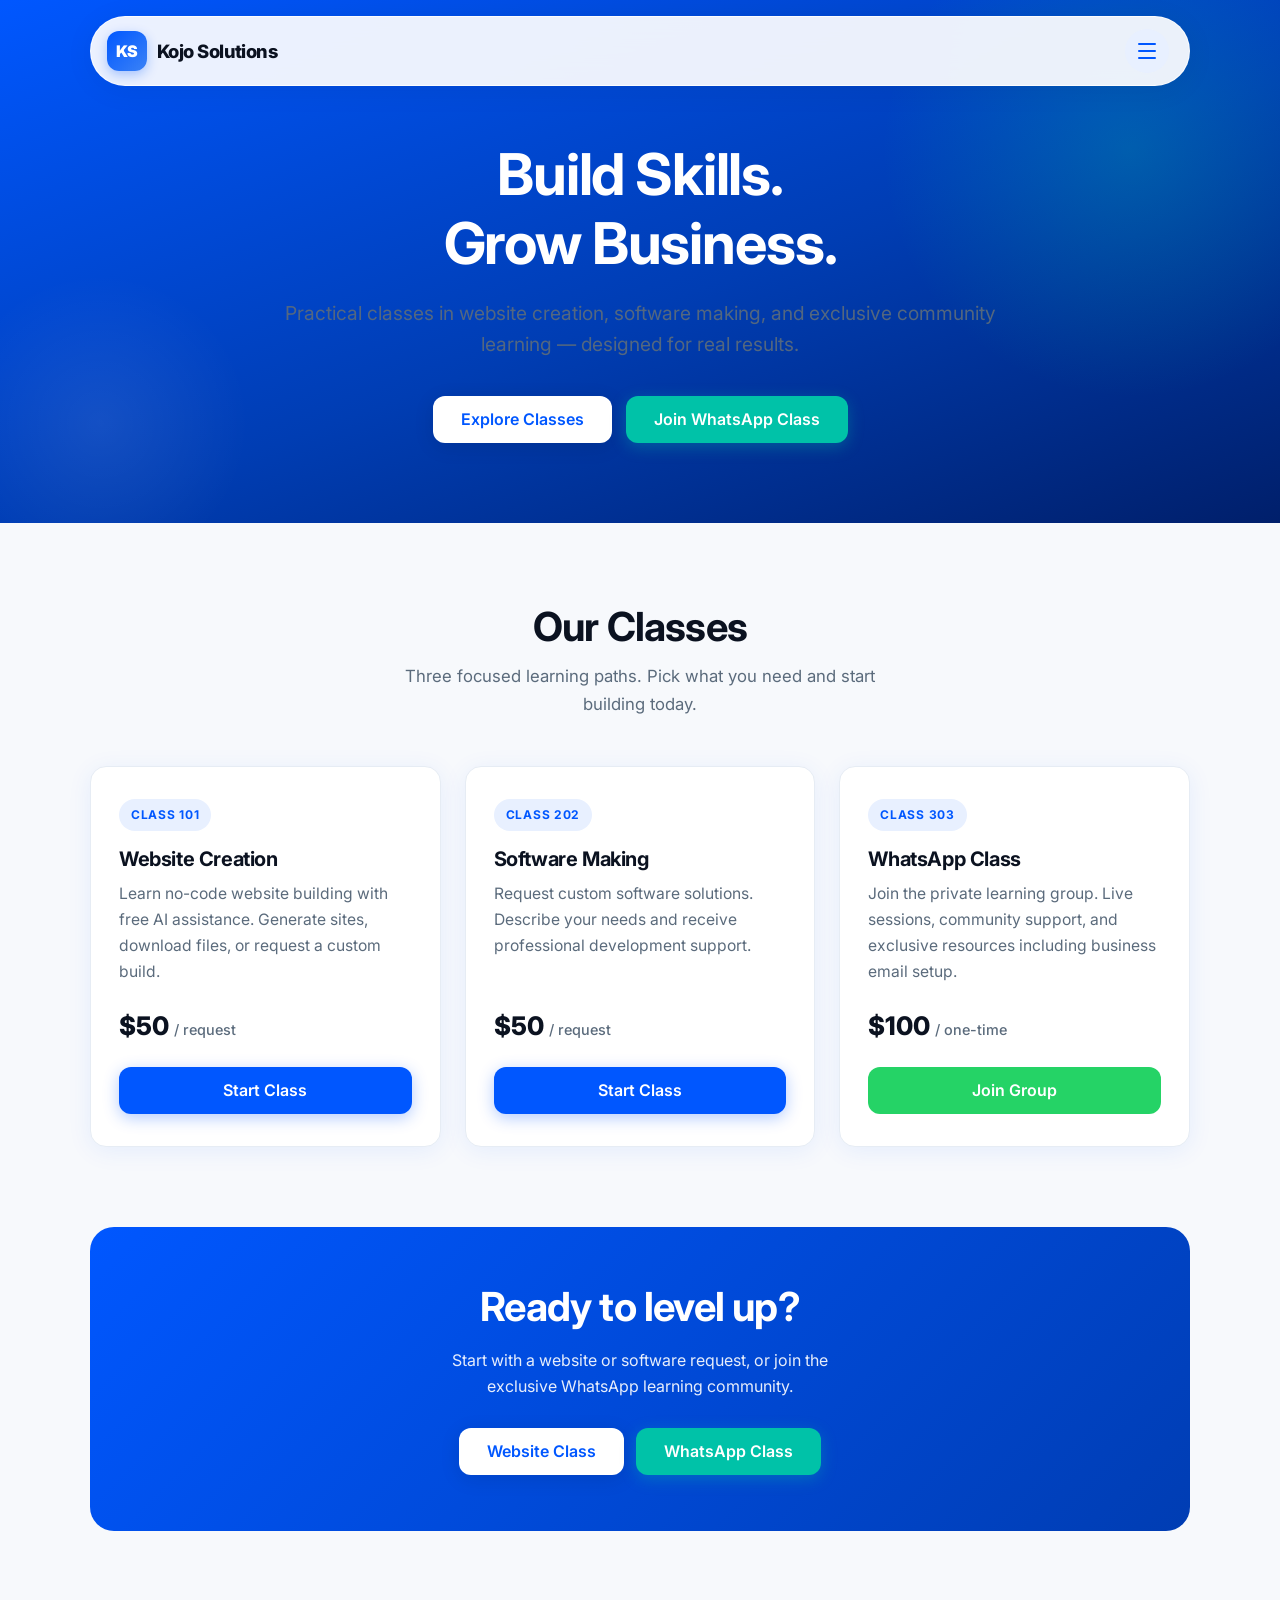
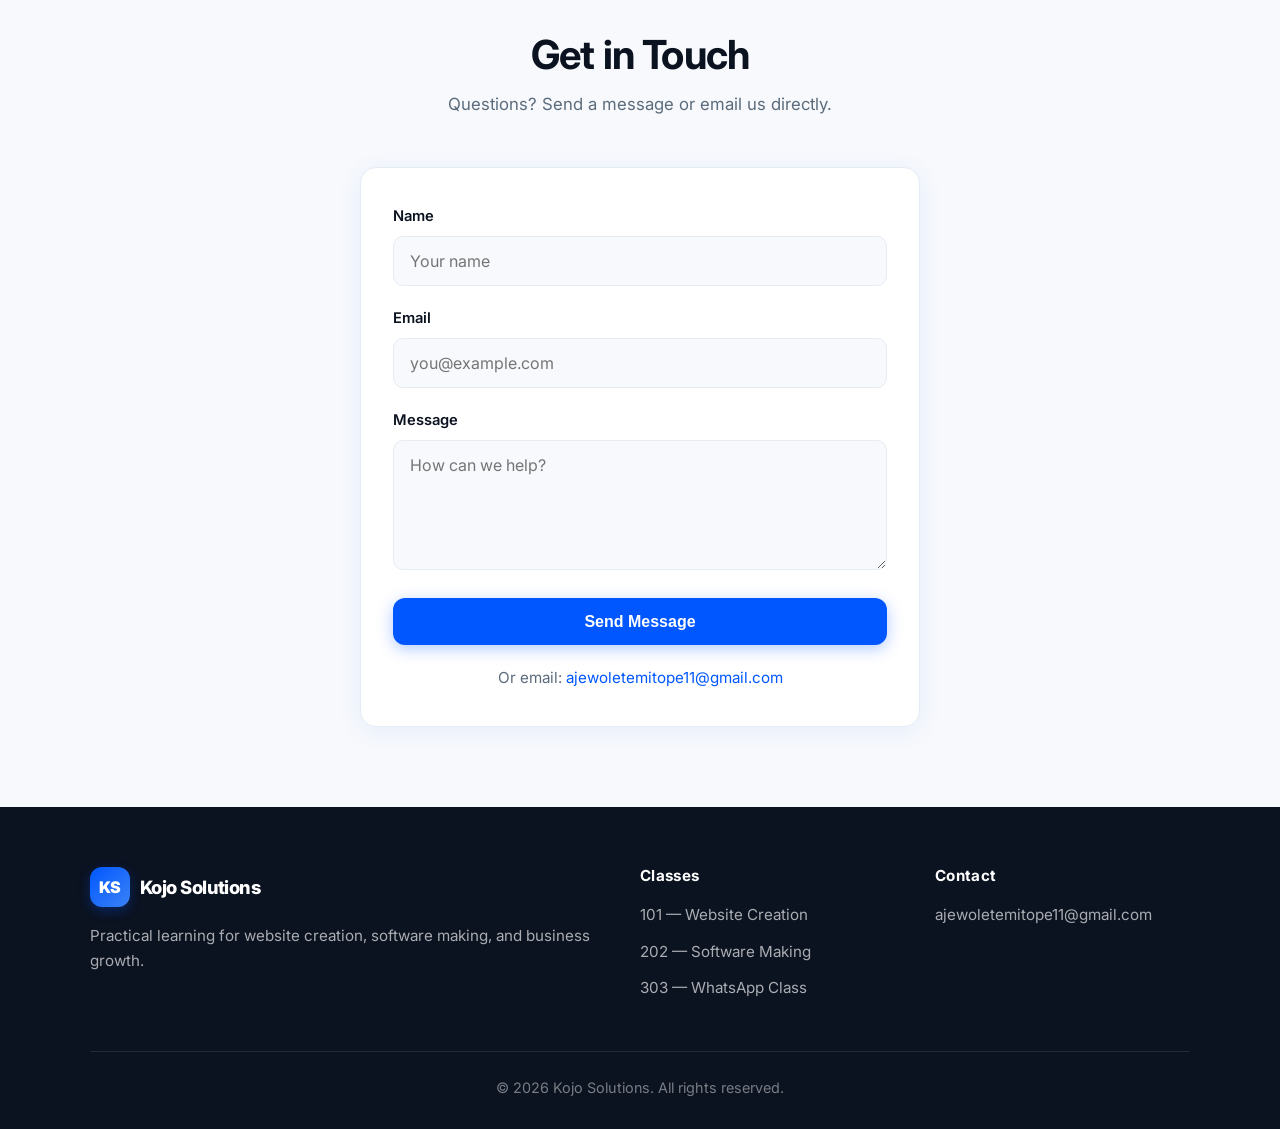
==== commit 7a295813: "Add files via upload" ====
--- a/index.html
+++ b/index.html
@@ -3,263 +3,177 @@
 <head>
   <meta charset="UTF-8">
   <meta name="viewport" content="width=device-width, initial-scale=1.0">
-  <title>KOJO SOLUTIONS | Learn Business Solutions & Digital Skills</title>
-  <meta name="description" content="Kojo Solutions - Learn website creation, software making, and join exclusive WhatsApp classes. Business solutions training.">
+  <title>Kojo Solutions — Learn Business Solutions</title>
+  <meta name="description" content="Master website creation, software development and join exclusive learning classes with Kojo Solutions.">
+  <link rel="preconnect" href="https://fonts.googleapis.com">
+  <link rel="preconnect" href="https://fonts.gstatic.com" crossorigin>
+  <link href="https://fonts.googleapis.com/css2?family=Inter:wght@400;500;600;700;800&display=swap" rel="stylesheet">
   <link rel="stylesheet" href="css/styles.css">
-  <link rel="icon" href="data:image/svg+xml,<svg xmlns='http://www.w3.org/2000/svg' viewBox='0 0 100 100'><rect fill='%230a4d8c' width='100' height='100' rx='20'/><text x='50' y='68' font-size='50' font-weight='bold' fill='white' text-anchor='middle' font-family='Arial'>K</text></svg>">
+  <link rel="icon" href="data:image/svg+xml,<svg xmlns='http://www.w3.org/2000/svg' viewBox='0 0 100 100'><rect fill='%230057FF' width='100' height='100' rx='22'/><text x='50' y='66' font-size='42' font-weight='bold' fill='white' text-anchor='middle' font-family='Arial'>KS</text></svg>">
 </head>
 <body>
-  <!-- Header -->
-  <header>
-    <div class="nav-container">
+
+  <!-- Floating Header -->
+  <header class="header">
+    <div class="header-inner">
       <a href="index.html" class="logo">
-        <div class="logo-icon">KS</div>
-        <span>KOJO SOLUTIONS</span>
+        <div class="logo-mark">KS</div>
+        <span>Kojo Solutions</span>
       </a>
-      <nav>
-        <ul>
-          <li><a href="index.html" class="active">Home</a></li>
-          <li><a href="pages/course-101.html">Course 101</a></li>
-          <li><a href="pages/course-202.html">Course 202</a></li>
-          <li><a href="pages/course-303.html">Course 303</a></li>
-          <li><a href="pages/email-services.html">Email Services</a></li>
-          <li><a href="#contact" class="btn btn-primary" style="padding: 0.5rem 1.2rem; font-size: 0.9rem;">Contact</a></li>
-        </ul>
-      </nav>
+      <button class="menu-toggle" id="menuToggle" aria-label="Toggle menu">
+        <span></span><span></span><span></span>
+      </button>
     </div>
   </header>
 
-  <!-- Hero Banner -->
+  <!-- Mobile Nav -->
+  <div class="nav-overlay" id="navOverlay"></div>
+  <nav class="nav-panel" id="navPanel">
+    <a href="index.html">Home</a>
+    <div class="nav-label">Classes</div>
+    <a href="pages/course-101.html" class="sub-link">101 — Website Creation</a>
+    <a href="pages/course-202.html" class="sub-link">202 — Software Making</a>
+    <a href="pages/course-303.html" class="sub-link">303 — WhatsApp Class</a>
+    <a href="#contact" style="margin-top: 20px;">Contact</a>
+  </nav>
+
+  <!-- Hero -->
   <section class="hero">
-    <div class="hero-content">
-      <div class="hero-text">
-        <h1>KOJO SOLUTIONS</h1>
-        <p class="tagline">Learning Gathering for Business Solutions</p>
-        <p>Master website creation, software development, and exclusive community learning. Build real digital products with no-code tools, AI assistance, and expert guidance.</p>
-        <div class="hero-buttons">
-          <a href="#courses" class="btn btn-primary">Explore Courses</a>
-          <a href="pages/course-303.html" class="btn btn-whatsapp">Join WhatsApp Class</a>
-        </div>
+    <div class="hero-inner">
+      <h1>Build Skills.<br>Grow Business.</h1>
+      <p class="subtitle">Practical classes in website creation, software making, and exclusive community learning — designed for real results.</p>
+      <div class="hero-actions">
+        <a href="#classes" class="btn btn-white">Explore Classes</a>
+        <a href="pages/course-303.html" class="btn btn-accent">Join WhatsApp Class</a>
       </div>
-      <div class="hero-image">
-        <div class="hero-card">
-          <div class="big-logo">KS</div>
-          <h3 style="color: white; margin-bottom: 0.5rem;">KOJO SOLUTIONS</h3>
-          <p style="opacity: 0.9; font-size: 0.95rem;">Business Solutions • Learning • Innovation</p>
-          <p style="margin-top: 1rem; font-size: 0.85rem; opacity: 0.8;">Use this logo for WhatsApp group & branding</p>
+    </div>
+  </section>
+
+  <!-- Classes -->
+  <section class="section" id="classes">
+    <div class="container">
+      <div class="section-header">
+        <h2>Our Classes</h2>
+        <p>Three focused learning paths. Pick what you need and start building today.</p>
+      </div>
+
+      <div class="courses-grid">
+        <!-- 101 -->
+        <article class="course-card">
+          <span class="course-badge">CLASS 101</span>
+          <h3>Website Creation</h3>
+          <p>Learn no-code website building with free AI assistance. Generate sites, download files, or request a custom build.</p>
+          <div class="course-price">$50 <span>/ request</span></div>
+          <a href="pages/course-101.html" class="btn btn-primary">Start Class</a>
+        </article>
+
+        <!-- 202 -->
+        <article class="course-card">
+          <span class="course-badge">CLASS 202</span>
+          <h3>Software Making</h3>
+          <p>Request custom software solutions. Describe your needs and receive professional development support.</p>
+          <div class="course-price">$50 <span>/ request</span></div>
+          <a href="pages/course-202.html" class="btn btn-primary">Start Class</a>
+        </article>
+
+        <!-- 303 -->
+        <article class="course-card">
+          <span class="course-badge">CLASS 303</span>
+          <h3>WhatsApp Class</h3>
+          <p>Join the private learning group. Live sessions, community support, and exclusive resources including business email setup.</p>
+          <div class="course-price">$100 <span>/ one-time</span></div>
+          <a href="pages/course-303.html" class="btn btn-whatsapp">Join Group</a>
+        </article>
+      </div>
+    </div>
+  </section>
+
+  <!-- Simple CTA -->
+  <section class="section" style="padding-top: 0;">
+    <div class="container text-center">
+      <div style="background: linear-gradient(135deg, #0057FF, #003DB3); border-radius: 24px; padding: 56px 32px; color: white;">
+        <h2 style="color: white; margin-bottom: 16px;">Ready to level up?</h2>
+        <p style="color: rgba(255,255,255,0.9); max-width: 440px; margin: 0 auto 28px;">Start with a website or software request, or join the exclusive WhatsApp learning community.</p>
+        <div style="display: flex; gap: 12px; justify-content: center; flex-wrap: wrap;">
+          <a href="pages/course-101.html" class="btn btn-white">Website Class</a>
+          <a href="pages/course-303.html" class="btn btn-accent">WhatsApp Class</a>
         </div>
       </div>
     </div>
   </section>
 
-  <!-- About / Value Prop -->
-  <section>
+  <!-- Contact -->
+  <section class="section" id="contact" style="padding-top: 20px;">
     <div class="container">
-      <div class="section-title">
-        <h2>Why Choose Kojo Solutions?</h2>
-        <p>We turn learning into real business capabilities. From websites to software and community mastery.</p>
+      <div class="section-header">
+        <h2>Get in Touch</h2>
+        <p>Questions? Send a message or email us directly.</p>
       </div>
-      <div class="features-grid">
-        <div class="feature-box">
-          <div class="feature-icon">🌐</div>
-          <h3>Website Creation</h3>
-          <p>Learn and request professional websites using no-code templates + free AI assistance. Download ready files.</p>
-        </div>
-        <div class="feature-box">
-          <div class="feature-icon">💻</div>
-          <h3>Software Making</h3>
-          <p>Request custom software solutions. Describe your needs and get professional development support.</p>
-        </div>
-        <div class="feature-box">
-          <div class="feature-icon">📱</div>
-          <h3>WhatsApp Learning</h3>
-          <p>Join exclusive live classes and community on WhatsApp. Interactive learning with peers and mentors.</p>
-        </div>
-        <div class="feature-box">
-          <div class="feature-icon">📧</div>
-          <h3>Email Business Setup</h3>
-          <p>Learn how to set up professional receivable inbox emails for your business communications.</p>
-        </div>
-      </div>
-    </div>
-  </section>
-
-  <!-- Courses -->
-  <section id="courses" style="background: var(--light-gray);">
-    <div class="container">
-      <div class="section-title">
-        <h2>Our Learning Courses</h2>
-        <p>Structured learning paths in the Kojo Solutions Learning Gathering</p>
-      </div>
-      <div class="courses-grid">
-        <!-- Course 101 -->
-        <div class="course-card">
-          <div class="course-header">
-            <div class="code">COURSE 101</div>
-            <h3>Website Creation</h3>
-          </div>
-          <div class="course-body">
-            <div class="course-price">$50 <span style="font-size:0.9rem;font-weight:400;color:var(--text-light)">per request</span></div>
-            <p>Master website building with no-code templates and free AI tools. Request custom sites and download complete files.</p>
-            <ul class="course-features">
-              <li>Website creation learning modules</li>
-              <li>Free AI-powered site generator</li>
-              <li>No-code template builder</li>
-              <li>Instant file download</li>
-              <li>Request-based custom websites</li>
-            </ul>
-            <a href="pages/course-101.html" class="btn btn-primary" style="width:100%;">Start Course 101</a>
-          </div>
-        </div>
-
-        <!-- Course 202 -->
-        <div class="course-card">
-          <div class="course-header">
-            <div class="code">COURSE 202</div>
-            <h3>Software Making</h3>
-          </div>
-          <div class="course-body">
-            <div class="course-price">$50 <span style="font-size:0.9rem;font-weight:400;color:var(--text-light)">per request</span></div>
-            <p>Request custom software solutions. Submit your requirements and receive professional development support via email.</p>
-            <ul class="course-features">
-              <li>Custom software on request</li>
-              <li>Detailed requirement form</li>
-              <li>Direct email delivery to experts</li>
-              <li>Business-focused solutions</li>
-              <li>Follow-up support guidance</li>
-            </ul>
-            <a href="pages/course-202.html" class="btn btn-primary" style="width:100%;">Start Course 202</a>
-          </div>
-        </div>
-
-        <!-- Course 303 -->
-        <div class="course-card">
-          <div class="course-header">
-            <div class="code">COURSE 303</div>
-            <h3>WhatsApp Class</h3>
-          </div>
-          <div class="course-body">
-            <div class="course-price">$100 <span style="font-size:0.9rem;font-weight:400;color:var(--text-light)">one-time</span></div>
-            <p>Join the exclusive Kojo Solutions WhatsApp group for live classes, discussions, and community learning.</p>
-            <ul class="course-features">
-              <li>Live interactive classes</li>
-              <li>Exclusive community access</li>
-              <li>Direct mentor interaction</li>
-              <li>Payment required before join</li>
-              <li>Bitcoin payment accepted</li>
-            </ul>
-            <a href="pages/course-303.html" class="btn btn-whatsapp" style="width:100%;">Join WhatsApp Class</a>
-          </div>
-        </div>
-      </div>
-    </div>
-  </section>
-
-  <!-- Business Solutions -->
-  <section>
-    <div class="container">
-      <div class="section-title">
-        <h2>Business Solutions We Deliver</h2>
-        <p>Practical digital skills that power real businesses</p>
-      </div>
-      <div class="features-grid">
-        <div class="feature-box">
-          <div class="feature-icon">🚀</div>
-          <h3>Website Launch</h3>
-          <p>From idea to live site. Template-based + AI assisted builds ready for download and hosting on GitHub or Render.</p>
-        </div>
-        <div class="feature-box">
-          <div class="feature-icon">⚙️</div>
-          <h3>Custom Software</h3>
-          <p>Request tools, automations, and applications tailored to your business needs.</p>
-        </div>
-        <div class="feature-box">
-          <div class="feature-icon">📬</div>
-          <h3>Professional Email</h3>
-          <p>Learn setup of inbox-receivable business emails that look professional and work reliably.</p>
-        </div>
-      </div>
-    </div>
-  </section>
-
-  <!-- CTA Banner -->
-  <section style="background: linear-gradient(135deg, var(--primary-dark), var(--primary)); color: white; text-align: center;">
-    <div class="container">
-      <h2 style="color: white; margin-bottom: 1rem;">Ready to Build Your Digital Future?</h2>
-      <p style="opacity: 0.9; margin-bottom: 2rem; max-width: 600px; margin-left: auto; margin-right: auto;">Start with Course 101 for websites, request software in 202, or join the exclusive WhatsApp learning group today.</p>
-      <div style="display: flex; gap: 1rem; justify-content: center; flex-wrap: wrap;">
-        <a href="pages/course-101.html" class="btn" style="background: white; color: var(--primary);">Website Course</a>
-        <a href="pages/course-303.html" class="btn btn-whatsapp">Join WhatsApp Group</a>
-      </div>
-    </div>
-  </section>
-
-  <!-- Contact -->
-  <section id="contact">
-    <div class="container">
-      <div class="section-title">
-        <h2>Contact Us</h2>
-        <p>Have questions? Reach out directly.</p>
-      </div>
-      <div class="form-section">
-        <form id="contactForm" action="https://formspree.io/f/YOUR_FORM_ID" method="POST">
+      <div class="form-card">
+        <form onsubmit="return sendContact(event)">
           <div class="form-group">
-            <label for="name">Full Name</label>
-            <input type="text" id="name" name="name" required placeholder="Your name">
+            <label for="cName">Name</label>
+            <input type="text" id="cName" required placeholder="Your name">
           </div>
           <div class="form-group">
-            <label for="email">Email Address</label>
-            <input type="email" id="email" name="email" required placeholder="you@example.com">
+            <label for="cEmail">Email</label>
+            <input type="email" id="cEmail" required placeholder="you@example.com">
           </div>
           <div class="form-group">
-            <label for="message">Message</label>
-            <textarea id="message" name="message" required placeholder="How can we help you?"></textarea>
+            <label for="cMsg">Message</label>
+            <textarea id="cMsg" required placeholder="How can we help?"></textarea>
           </div>
           <button type="submit" class="btn btn-primary" style="width:100%;">Send Message</button>
         </form>
-        <p style="text-align:center; margin-top:1.5rem; color:var(--text-light); font-size:0.9rem;">
-          Or email us directly: <a href="mailto:ajewoletemitope11@gmail.com">ajewoletemitope11@gmail.com</a>
+        <p class="text-center" style="margin-top: 20px; font-size: 0.95rem;">
+          Or email: <a href="mailto:ajewoletemitope11@gmail.com">ajewoletemitope11@gmail.com</a>
         </p>
       </div>
     </div>
   </section>
 
   <!-- Footer -->
-  <footer>
-    <div class="footer-content">
-      <div class="footer-brand">
-        <h3>KOJO SOLUTIONS</h3>
-        <p>Learning Gathering for Business Solutions. Website creation, software making, and community mastery.</p>
+  <footer class="footer">
+    <div class="footer-grid">
+      <div>
+        <div class="logo" style="margin-bottom: 16px;">
+          <div class="logo-mark">KS</div>
+          <span style="color: white;">Kojo Solutions</span>
+        </div>
+        <p>Practical learning for website creation, software making, and business growth.</p>
       </div>
-      <div class="footer-links">
-        <h4>Courses</h4>
-        <ul>
+      <div>
+        <h4>Classes</h4>
+        <ul class="footer-links">
           <li><a href="pages/course-101.html">101 — Website Creation</a></li>
           <li><a href="pages/course-202.html">202 — Software Making</a></li>
           <li><a href="pages/course-303.html">303 — WhatsApp Class</a></li>
         </ul>
       </div>
-      <div class="footer-links">
-        <h4>Resources</h4>
-        <ul>
-          <li><a href="pages/email-services.html">Email Services Guide</a></li>
-          <li><a href="#courses">All Courses</a></li>
-          <li><a href="#contact">Contact</a></li>
-        </ul>
-      </div>
-      <div class="footer-links">
-        <h4>Connect</h4>
-        <ul>
-          <li><a href="mailto:ajewoletemitope11@gmail.com">Email Us</a></li>
-          <li><a href="pages/course-303.html">WhatsApp Group</a></li>
+      <div>
+        <h4>Contact</h4>
+        <ul class="footer-links">
+          <li><a href="mailto:ajewoletemitope11@gmail.com">ajewoletemitope11@gmail.com</a></li>
         </ul>
       </div>
     </div>
     <div class="footer-bottom">
-      <p>&copy; 2026 Kojo Solutions. All rights reserved. Built for GitHub Pages & Render deployment.</p>
+      © 2026 Kojo Solutions. All rights reserved.
     </div>
   </footer>
 
   <script src="js/main.js"></script>
+  <script>
+    function sendContact(e) {
+      e.preventDefault();
+      const name = document.getElementById('cName').value;
+      const email = document.getElementById('cEmail').value;
+      const msg = document.getElementById('cMsg').value;
+      const subject = encodeURIComponent('Contact from Kojo Solutions — ' + name);
+      const body = encodeURIComponent(`Name: ${name}\nEmail: ${email}\n\n${msg}`);
+      window.location.href = `mailto:ajewoletemitope11@gmail.com?subject=${subject}&body=${body}`;
+      return false;
+    }
+  </script>
 </body>
 </html>
--- a/css/styles.css
+++ b/css/styles.css
@@ -0,0 +1,698 @@
+/* =====================================================
+   KOJO SOLUTIONS — Premium Modern UI
+   Inspired by clean education platforms
+   ===================================================== */
+
+:root {
+  --primary: #0057FF;
+  --primary-dark: #003DB3;
+  --primary-soft: #E8F0FF;
+  --accent: #00C2A8;
+  --accent-dark: #00A38C;
+  --dark: #0B1220;
+  --text: #1A2332;
+  --text-muted: #5B6B7C;
+  --white: #FFFFFF;
+  --bg: #F7F9FC;
+  --card: #FFFFFF;
+  --border: #E6ECF4;
+  --shadow: 0 4px 24px rgba(0, 87, 255, 0.08);
+  --shadow-lg: 0 12px 40px rgba(0, 87, 255, 0.14);
+  --radius: 16px;
+  --radius-sm: 10px;
+  --transition: 0.25s cubic-bezier(0.4, 0, 0.2, 1);
+}
+
+*, *::before, *::after {
+  margin: 0;
+  padding: 0;
+  box-sizing: border-box;
+}
+
+html {
+  scroll-behavior: smooth;
+  font-size: 16px;
+}
+
+body {
+  font-family: 'Inter', system-ui, -apple-system, BlinkMacSystemFont, 'Segoe UI', sans-serif;
+  color: var(--text);
+  background: var(--bg);
+  line-height: 1.65;
+  -webkit-font-smoothing: antialiased;
+}
+
+/* Typography */
+h1, h2, h3, h4 {
+  font-weight: 700;
+  line-height: 1.2;
+  color: var(--dark);
+  letter-spacing: -0.02em;
+}
+
+h1 { font-size: clamp(2.4rem, 6vw, 3.6rem); }
+h2 { font-size: clamp(1.8rem, 4vw, 2.5rem); }
+h3 { font-size: 1.25rem; }
+
+p { color: var(--text-muted); }
+
+a {
+  color: var(--primary);
+  text-decoration: none;
+  transition: var(--transition);
+}
+
+img { max-width: 100%; display: block; }
+
+/* ========== HEADER ========== */
+.header {
+  position: fixed;
+  top: 16px;
+  left: 50%;
+  transform: translateX(-50%);
+  width: calc(100% - 32px);
+  max-width: 1100px;
+  z-index: 1000;
+  background: rgba(255, 255, 255, 0.92);
+  backdrop-filter: blur(16px);
+  -webkit-backdrop-filter: blur(16px);
+  border-radius: 100px;
+  box-shadow: 0 4px 30px rgba(0, 0, 0, 0.06);
+  border: 1px solid rgba(255,255,255,0.8);
+}
+
+.header-inner {
+  display: flex;
+  align-items: center;
+  justify-content: space-between;
+  padding: 12px 20px 12px 16px;
+}
+
+.logo {
+  display: flex;
+  align-items: center;
+  gap: 10px;
+  font-weight: 800;
+  font-size: 1.15rem;
+  color: var(--dark);
+  letter-spacing: -0.03em;
+}
+
+.logo-mark {
+  width: 40px;
+  height: 40px;
+  background: linear-gradient(135deg, var(--primary), #3B82F6);
+  border-radius: 12px;
+  display: flex;
+  align-items: center;
+  justify-content: center;
+  color: white;
+  font-weight: 900;
+  font-size: 1rem;
+  box-shadow: 0 4px 12px rgba(0, 87, 255, 0.3);
+}
+
+/* Hamburger */
+.menu-toggle {
+  width: 44px;
+  height: 44px;
+  border: none;
+  background: var(--primary-soft);
+  border-radius: 50%;
+  display: flex;
+  flex-direction: column;
+  align-items: center;
+  justify-content: center;
+  gap: 5px;
+  cursor: pointer;
+  transition: var(--transition);
+}
+
+.menu-toggle span {
+  display: block;
+  width: 18px;
+  height: 2px;
+  background: var(--primary);
+  border-radius: 2px;
+  transition: var(--transition);
+}
+
+.menu-toggle.active span:nth-child(1) {
+  transform: translateY(7px) rotate(45deg);
+}
+.menu-toggle.active span:nth-child(2) {
+  opacity: 0;
+}
+.menu-toggle.active span:nth-child(3) {
+  transform: translateY(-7px) rotate(-45deg);
+}
+
+/* Mobile Nav Panel */
+.nav-panel {
+  position: fixed;
+  top: 0;
+  right: -100%;
+  width: min(320px, 85vw);
+  height: 100vh;
+  background: var(--white);
+  box-shadow: -10px 0 40px rgba(0,0,0,0.1);
+  z-index: 999;
+  padding: 100px 28px 40px;
+  transition: right 0.35s cubic-bezier(0.4, 0, 0.2, 1);
+  overflow-y: auto;
+}
+
+.nav-panel.open {
+  right: 0;
+}
+
+.nav-overlay {
+  position: fixed;
+  inset: 0;
+  background: rgba(11, 18, 32, 0.4);
+  backdrop-filter: blur(4px);
+  z-index: 998;
+  opacity: 0;
+  visibility: hidden;
+  transition: var(--transition);
+}
+
+.nav-overlay.open {
+  opacity: 1;
+  visibility: visible;
+}
+
+.nav-panel a {
+  display: block;
+  padding: 14px 0;
+  font-weight: 600;
+  font-size: 1.1rem;
+  color: var(--dark);
+  border-bottom: 1px solid var(--border);
+}
+
+.nav-panel a:hover {
+  color: var(--primary);
+}
+
+.nav-panel .nav-label {
+  font-size: 0.75rem;
+  text-transform: uppercase;
+  letter-spacing: 0.08em;
+  color: var(--text-muted);
+  margin: 24px 0 8px;
+  font-weight: 600;
+}
+
+.nav-panel .sub-link {
+  padding-left: 12px;
+  font-size: 1rem;
+  font-weight: 500;
+  color: var(--text-muted);
+}
+
+/* ========== BUTTONS ========== */
+.btn {
+  display: inline-flex;
+  align-items: center;
+  justify-content: center;
+  gap: 8px;
+  padding: 14px 28px;
+  border-radius: 12px;
+  font-weight: 600;
+  font-size: 1rem;
+  border: none;
+  cursor: pointer;
+  transition: var(--transition);
+  text-align: center;
+  line-height: 1.2;
+}
+
+.btn-primary {
+  background: var(--primary);
+  color: white;
+  box-shadow: 0 4px 16px rgba(0, 87, 255, 0.3);
+}
+
+.btn-primary:hover {
+  background: var(--primary-dark);
+  transform: translateY(-2px);
+  box-shadow: 0 8px 24px rgba(0, 87, 255, 0.35);
+  color: white;
+}
+
+.btn-accent {
+  background: var(--accent);
+  color: white;
+  box-shadow: 0 4px 16px rgba(0, 194, 168, 0.3);
+}
+
+.btn-accent:hover {
+  background: var(--accent-dark);
+  transform: translateY(-2px);
+  color: white;
+}
+
+.btn-outline {
+  background: transparent;
+  border: 2px solid var(--primary);
+  color: var(--primary);
+}
+
+.btn-outline:hover {
+  background: var(--primary);
+  color: white;
+}
+
+.btn-white {
+  background: white;
+  color: var(--primary);
+  box-shadow: 0 4px 20px rgba(0,0,0,0.1);
+}
+
+.btn-white:hover {
+  transform: translateY(-2px);
+  box-shadow: 0 8px 28px rgba(0,0,0,0.12);
+  color: var(--primary);
+}
+
+.btn-whatsapp {
+  background: #25D366;
+  color: white;
+}
+
+.btn-whatsapp:hover {
+  background: #1da851;
+  color: white;
+  transform: translateY(-2px);
+}
+
+/* ========== HERO ========== */
+.hero {
+  padding: 140px 24px 80px;
+  background: linear-gradient(160deg, #0057FF 0%, #003DB3 55%, #001F6B 100%);
+  color: white;
+  position: relative;
+  overflow: hidden;
+}
+
+.hero::before {
+  content: '';
+  position: absolute;
+  width: 500px;
+  height: 500px;
+  border-radius: 50%;
+  background: radial-gradient(circle, rgba(0,194,168,0.25) 0%, transparent 70%);
+  top: -100px;
+  right: -100px;
+}
+
+.hero::after {
+  content: '';
+  position: absolute;
+  width: 300px;
+  height: 300px;
+  border-radius: 50%;
+  background: radial-gradient(circle, rgba(255,255,255,0.08) 0%, transparent 70%);
+  bottom: -50px;
+  left: -50px;
+}
+
+.hero-inner {
+  max-width: 720px;
+  margin: 0 auto;
+  text-align: center;
+  position: relative;
+  z-index: 1;
+}
+
+.hero h1 {
+  color: white;
+  margin-bottom: 20px;
+}
+
+.hero .subtitle {
+  font-size: 1.2rem;
+  opacity: 0.92;
+  margin-bottom: 36px;
+  line-height: 1.6;
+}
+
+.hero-actions {
+  display: flex;
+  gap: 14px;
+  justify-content: center;
+  flex-wrap: wrap;
+}
+
+/* ========== SECTIONS ========== */
+.section {
+  padding: 80px 24px;
+}
+
+.container {
+  max-width: 1100px;
+  margin: 0 auto;
+}
+
+.section-header {
+  text-align: center;
+  margin-bottom: 48px;
+}
+
+.section-header h2 {
+  margin-bottom: 12px;
+}
+
+.section-header p {
+  max-width: 520px;
+  margin: 0 auto;
+  font-size: 1.05rem;
+}
+
+/* ========== COURSE CARDS ========== */
+.courses-grid {
+  display: grid;
+  grid-template-columns: repeat(auto-fit, minmax(300px, 1fr));
+  gap: 24px;
+}
+
+.course-card {
+  background: var(--card);
+  border-radius: var(--radius);
+  padding: 32px 28px;
+  box-shadow: var(--shadow);
+  border: 1px solid var(--border);
+  transition: var(--transition);
+  display: flex;
+  flex-direction: column;
+}
+
+.course-card:hover {
+  transform: translateY(-6px);
+  box-shadow: var(--shadow-lg);
+  border-color: transparent;
+}
+
+.course-badge {
+  display: inline-block;
+  background: var(--primary-soft);
+  color: var(--primary);
+  font-size: 0.75rem;
+  font-weight: 700;
+  letter-spacing: 0.06em;
+  padding: 6px 12px;
+  border-radius: 100px;
+  margin-bottom: 16px;
+  width: fit-content;
+}
+
+.course-card h3 {
+  margin-bottom: 10px;
+}
+
+.course-card > p {
+  flex-grow: 1;
+  margin-bottom: 20px;
+  font-size: 0.98rem;
+}
+
+.course-price {
+  font-size: 1.6rem;
+  font-weight: 800;
+  color: var(--dark);
+  margin-bottom: 20px;
+}
+
+.course-price span {
+  font-size: 0.9rem;
+  font-weight: 500;
+  color: var(--text-muted);
+}
+
+/* ========== FEATURES ========== */
+.features-grid {
+  display: grid;
+  grid-template-columns: repeat(auto-fit, minmax(240px, 1fr));
+  gap: 20px;
+}
+
+.feature-card {
+  background: var(--card);
+  border-radius: var(--radius);
+  padding: 28px 24px;
+  border: 1px solid var(--border);
+  transition: var(--transition);
+}
+
+.feature-card:hover {
+  border-color: var(--primary);
+  box-shadow: var(--shadow);
+}
+
+.feature-icon {
+  width: 52px;
+  height: 52px;
+  background: var(--primary-soft);
+  border-radius: 14px;
+  display: flex;
+  align-items: center;
+  justify-content: center;
+  font-size: 1.4rem;
+  margin-bottom: 16px;
+}
+
+/* ========== PAGE HERO (inner pages) ========== */
+.page-hero {
+  padding: 140px 24px 60px;
+  background: linear-gradient(160deg, #0057FF 0%, #003DB3 100%);
+  color: white;
+  text-align: center;
+}
+
+.page-hero h1 {
+  color: white;
+  margin-bottom: 12px;
+}
+
+.page-hero p {
+  color: rgba(255,255,255,0.9);
+  max-width: 560px;
+  margin: 0 auto;
+  font-size: 1.1rem;
+}
+
+/* ========== FORMS ========== */
+.form-card {
+  background: var(--card);
+  border-radius: var(--radius);
+  padding: 36px 32px;
+  box-shadow: var(--shadow);
+  border: 1px solid var(--border);
+  max-width: 560px;
+  margin: 0 auto;
+}
+
+.form-group {
+  margin-bottom: 20px;
+}
+
+.form-group label {
+  display: block;
+  font-weight: 600;
+  font-size: 0.92rem;
+  margin-bottom: 8px;
+  color: var(--dark);
+}
+
+.form-group input,
+.form-group textarea,
+.form-group select {
+  width: 100%;
+  padding: 14px 16px;
+  border: 1.5px solid var(--border);
+  border-radius: var(--radius-sm);
+  font-size: 1rem;
+  font-family: inherit;
+  background: var(--bg);
+  transition: var(--transition);
+  color: var(--text);
+}
+
+.form-group input:focus,
+.form-group textarea:focus,
+.form-group select:focus {
+  outline: none;
+  border-color: var(--primary);
+  background: white;
+  box-shadow: 0 0 0 4px rgba(0, 87, 255, 0.12);
+}
+
+.form-group textarea {
+  min-height: 130px;
+  resize: vertical;
+}
+
+/* ========== PAYMENT BOX ========== */
+.payment-card {
+  background: linear-gradient(135deg, #E8F0FF, #F0FFFC);
+  border: 2px solid var(--primary);
+  border-radius: var(--radius);
+  padding: 32px;
+  text-align: center;
+  margin-bottom: 32px;
+  max-width: 560px;
+  margin-left: auto;
+  margin-right: auto;
+}
+
+.payment-card .amount {
+  font-size: 3rem;
+  font-weight: 800;
+  color: var(--primary);
+  line-height: 1;
+  margin: 12px 0;
+}
+
+.btc-box {
+  background: white;
+  border-radius: var(--radius-sm);
+  padding: 14px 16px;
+  font-family: 'SF Mono', 'Fira Code', monospace;
+  font-size: 0.9rem;
+  word-break: break-all;
+  margin: 16px 0;
+  border: 1px dashed var(--primary);
+  user-select: all;
+  color: var(--dark);
+}
+
+/* ========== AI BUILDER ========== */
+.ai-box {
+  background: var(--card);
+  border-radius: var(--radius);
+  padding: 32px;
+  border: 1px solid var(--border);
+  box-shadow: var(--shadow);
+}
+
+.ai-output {
+  background: #0F172A;
+  color: #E2E8F0;
+  border-radius: var(--radius-sm);
+  padding: 20px;
+  font-family: 'SF Mono', 'Fira Code', monospace;
+  font-size: 0.85rem;
+  max-height: 380px;
+  overflow-y: auto;
+  white-space: pre-wrap;
+  margin-top: 20px;
+  display: none;
+}
+
+.ai-output.show { display: block; }
+
+/* ========== FOOTER ========== */
+.footer {
+  background: var(--dark);
+  color: white;
+  padding: 60px 24px 30px;
+}
+
+.footer-grid {
+  max-width: 1100px;
+  margin: 0 auto 40px;
+  display: grid;
+  grid-template-columns: 2fr 1fr 1fr;
+  gap: 40px;
+}
+
+.footer h4 {
+  color: white;
+  font-size: 0.95rem;
+  margin-bottom: 16px;
+  letter-spacing: 0.02em;
+}
+
+.footer p, .footer a {
+  color: rgba(255,255,255,0.65);
+  font-size: 0.95rem;
+}
+
+.footer a:hover { color: white; }
+
+.footer-links {
+  list-style: none;
+}
+
+.footer-links li { margin-bottom: 10px; }
+
+.footer-bottom {
+  max-width: 1100px;
+  margin: 0 auto;
+  padding-top: 24px;
+  border-top: 1px solid rgba(255,255,255,0.1);
+  text-align: center;
+  font-size: 0.9rem;
+  color: rgba(255,255,255,0.45);
+}
+
+/* ========== ALERTS ========== */
+.alert {
+  padding: 14px 18px;
+  border-radius: var(--radius-sm);
+  margin-top: 16px;
+  font-size: 0.95rem;
+}
+
+.alert-success {
+  background: #D1FAE5;
+  color: #065F46;
+  border: 1px solid #A7F3D0;
+}
+
+.alert-info {
+  background: #DBEAFE;
+  color: #1E40AF;
+  border: 1px solid #BFDBFE;
+}
+
+/* ========== UTILITIES ========== */
+.text-center { text-align: center; }
+.mt-4 { margin-top: 32px; }
+.mb-4 { margin-bottom: 32px; }
+.hidden { display: none !important; }
+
+.spinner {
+  width: 20px;
+  height: 20px;
+  border: 2.5px solid rgba(255,255,255,0.3);
+  border-top-color: white;
+  border-radius: 50%;
+  animation: spin 0.7s linear infinite;
+  display: inline-block;
+}
+
+@keyframes spin {
+  to { transform: rotate(360deg); }
+}
+
+/* Responsive */
+@media (max-width: 768px) {
+  .footer-grid {
+    grid-template-columns: 1fr;
+    gap: 32px;
+  }
+  
+  .hero {
+    padding: 130px 20px 60px;
+  }
+  
+  .section {
+    padding: 60px 20px;
+  }
+  
+  .form-card, .payment-card, .ai-box {
+    padding: 24px 20px;
+  }
+}
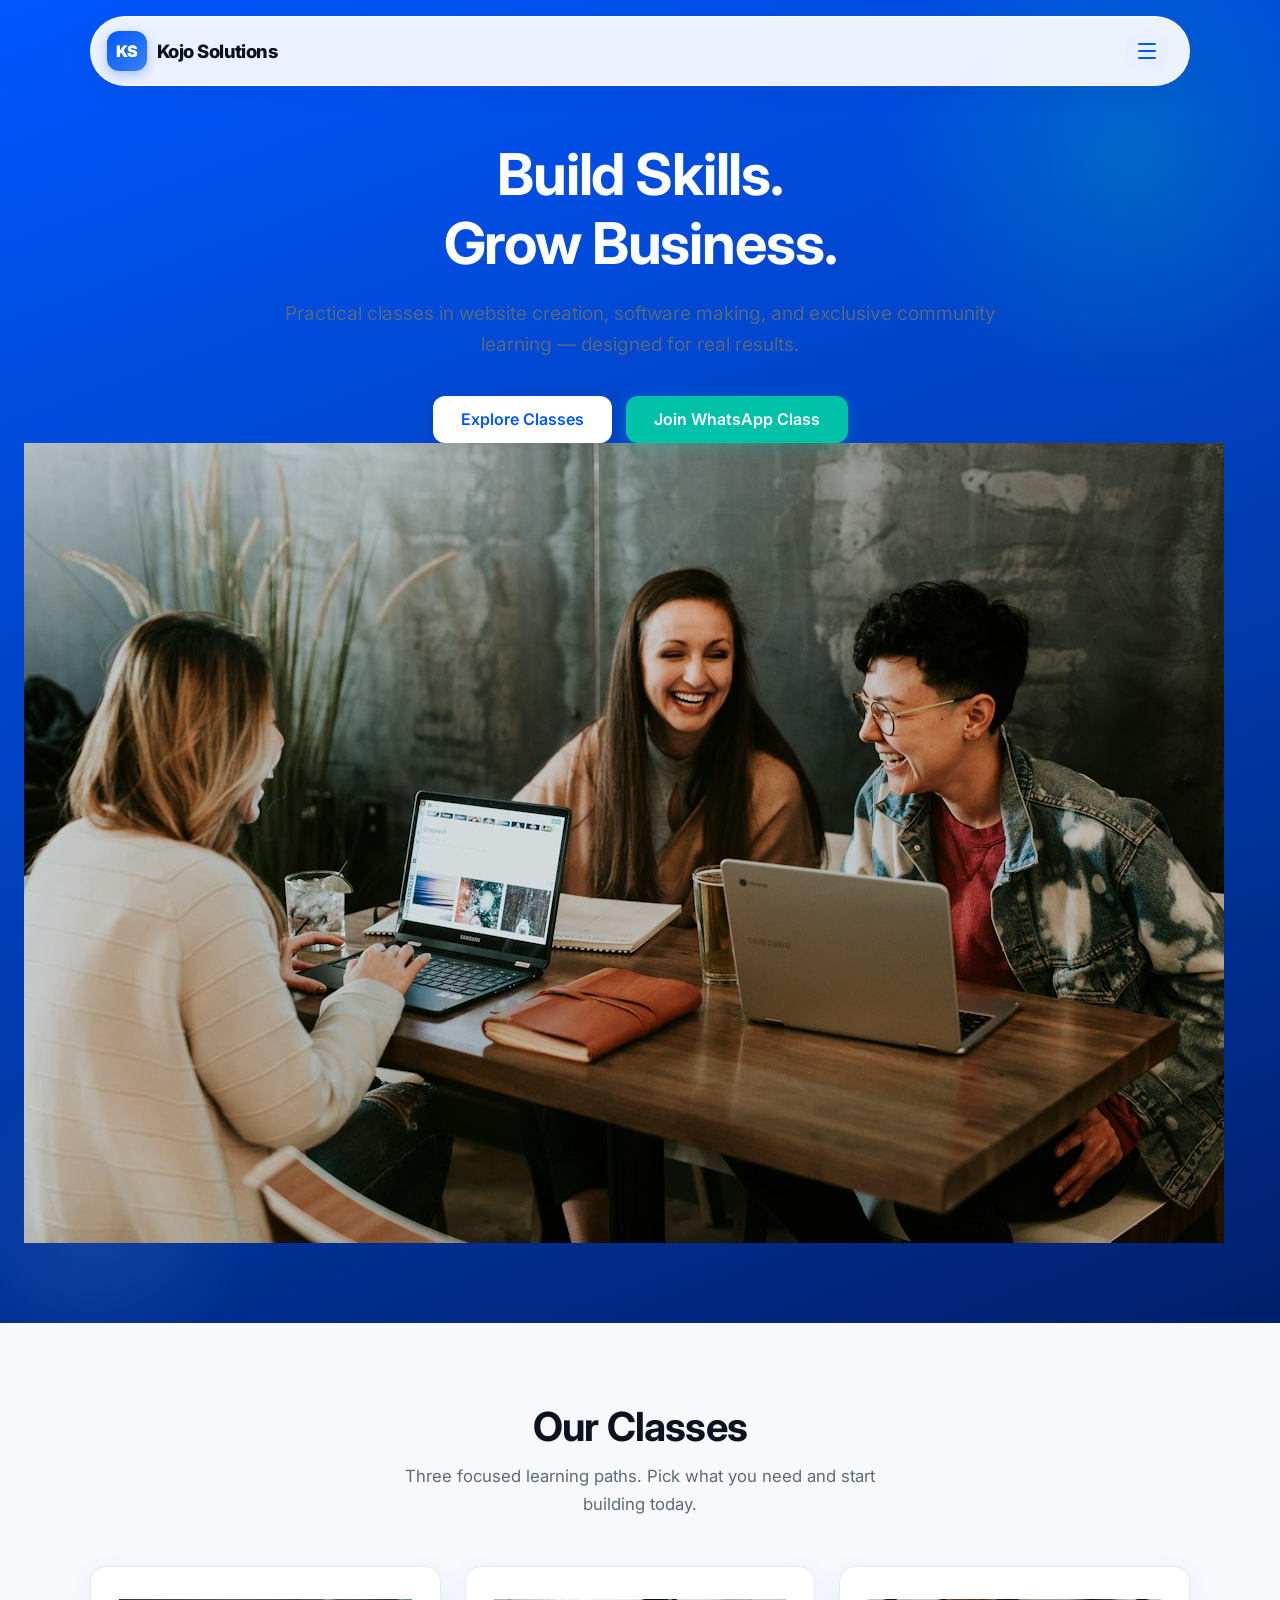
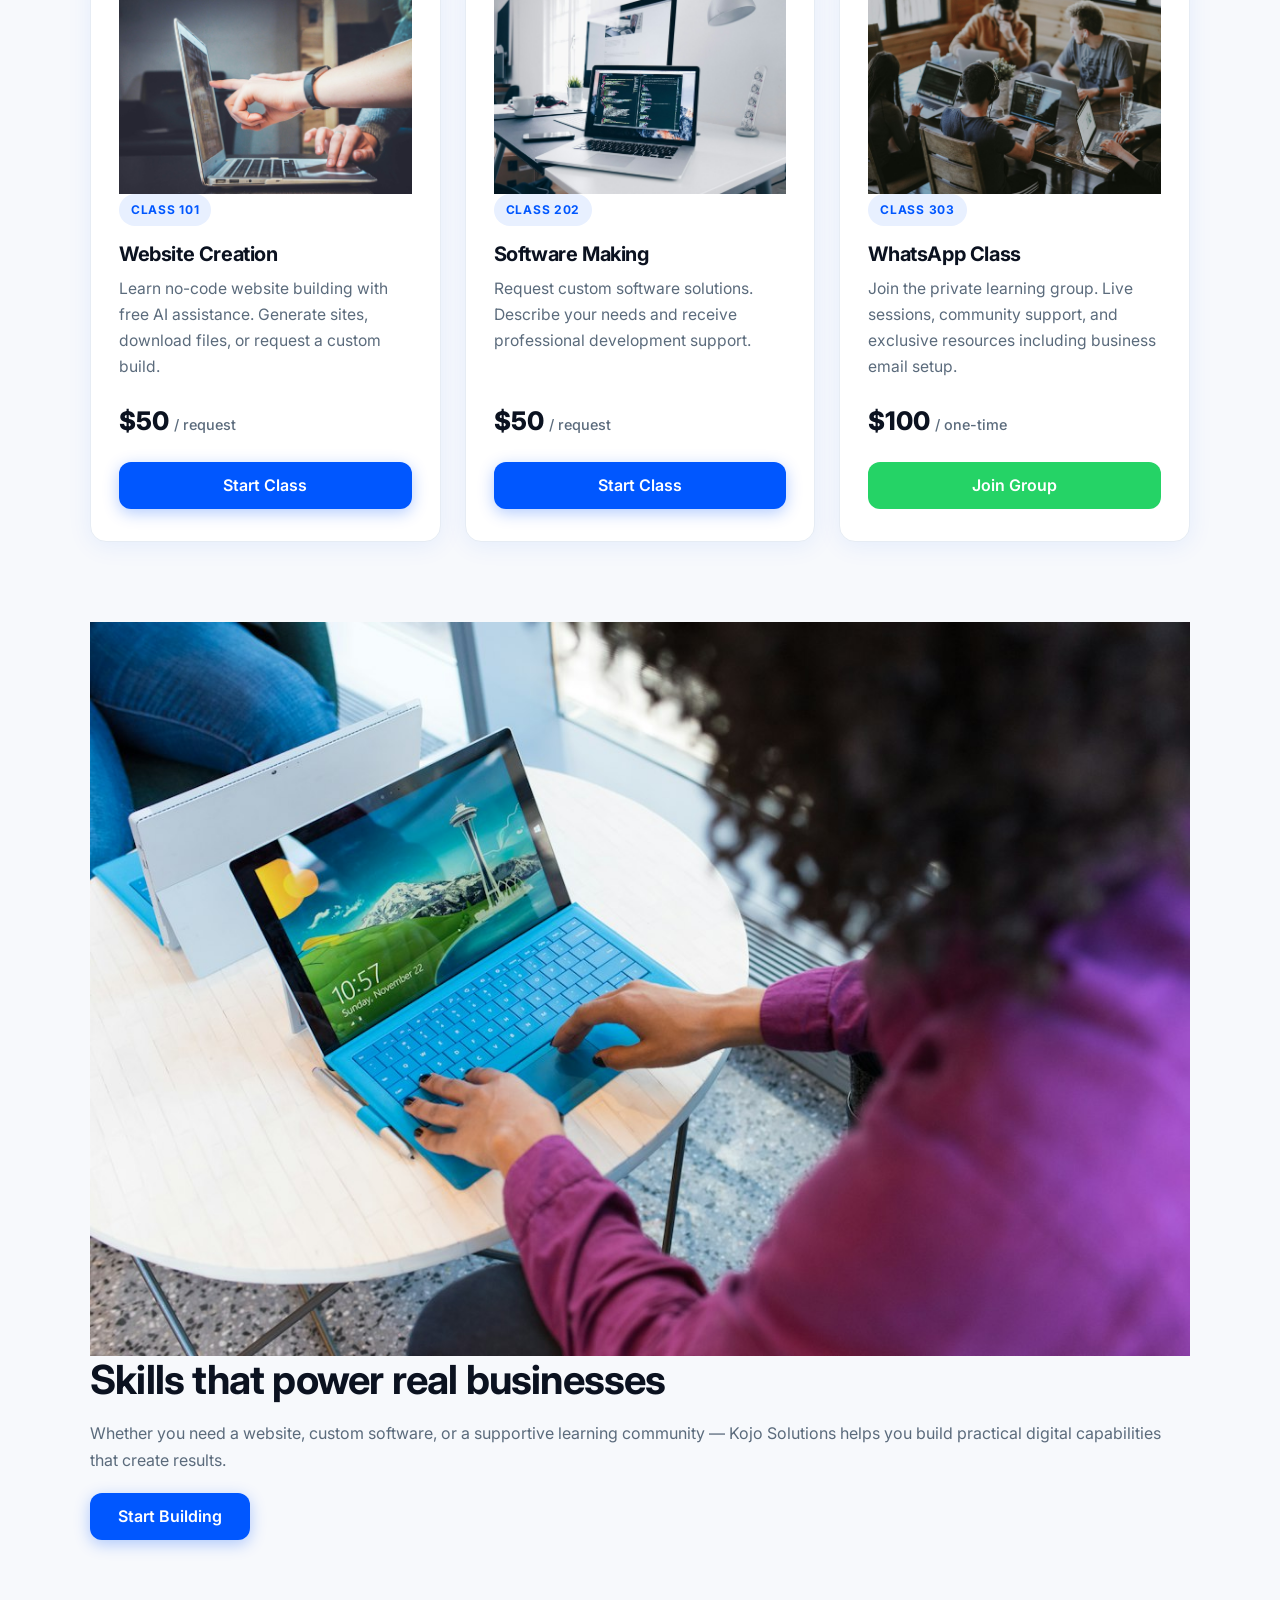
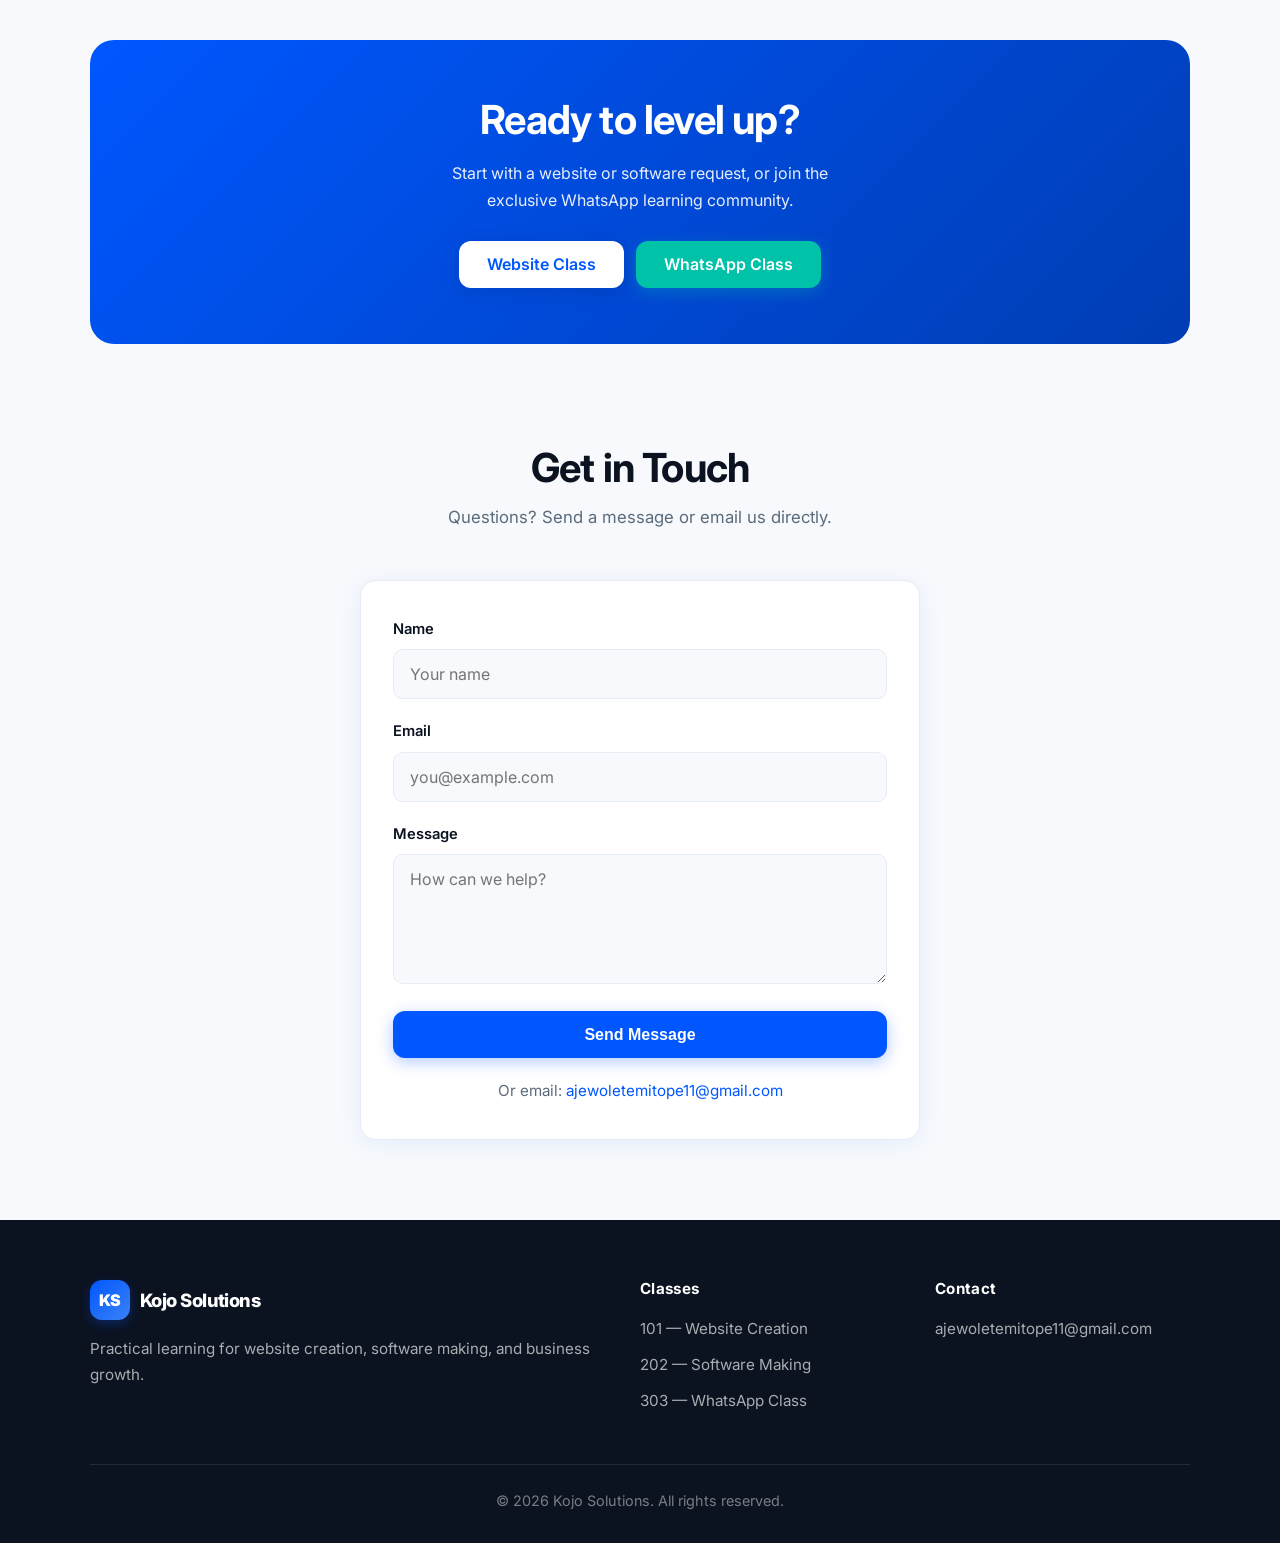
==== commit ed12e501: "Add files via upload" ====
--- a/index.html
+++ b/index.html
@@ -13,7 +13,6 @@
 </head>
 <body>
 
-  <!-- Floating Header -->
   <header class="header">
     <div class="header-inner">
       <a href="index.html" class="logo">
@@ -26,7 +25,6 @@
     </div>
   </header>
 
-  <!-- Mobile Nav -->
   <div class="nav-overlay" id="navOverlay"></div>
   <nav class="nav-panel" id="navPanel">
     <a href="index.html">Home</a>
@@ -37,7 +35,6 @@
     <a href="#contact" style="margin-top: 20px;">Contact</a>
   </nav>
 
-  <!-- Hero -->
   <section class="hero">
     <div class="hero-inner">
       <h1>Build Skills.<br>Grow Business.</h1>
@@ -47,9 +44,11 @@
         <a href="pages/course-303.html" class="btn btn-accent">Join WhatsApp Class</a>
       </div>
     </div>
+    <div class="hero-visual">
+      <img src="images/learning-team.jpg" alt="Team learning and collaborating on laptops" loading="eager">
+    </div>
   </section>
 
-  <!-- Classes -->
   <section class="section" id="classes">
     <div class="container">
       <div class="section-header">
@@ -58,8 +57,8 @@
       </div>
 
       <div class="courses-grid">
-        <!-- 101 -->
         <article class="course-card">
+          <img src="images/website-design.jpg" alt="Website design on computer" class="course-card-img" loading="lazy">
           <span class="course-badge">CLASS 101</span>
           <h3>Website Creation</h3>
           <p>Learn no-code website building with free AI assistance. Generate sites, download files, or request a custom build.</p>
@@ -67,8 +66,8 @@
           <a href="pages/course-101.html" class="btn btn-primary">Start Class</a>
         </article>
 
-        <!-- 202 -->
         <article class="course-card">
+          <img src="images/coding-laptop.jpg" alt="Developer coding on laptop" class="course-card-img" loading="lazy">
           <span class="course-badge">CLASS 202</span>
           <h3>Software Making</h3>
           <p>Request custom software solutions. Describe your needs and receive professional development support.</p>
@@ -76,8 +75,8 @@
           <a href="pages/course-202.html" class="btn btn-primary">Start Class</a>
         </article>
 
-        <!-- 303 -->
         <article class="course-card">
+          <img src="images/team-collab.jpg" alt="Team collaborating in learning session" class="course-card-img" loading="lazy">
           <span class="course-badge">CLASS 303</span>
           <h3>WhatsApp Class</h3>
           <p>Join the private learning group. Live sessions, community support, and exclusive resources including business email setup.</p>
@@ -88,8 +87,20 @@
     </div>
   </section>
 
-  <!-- Simple CTA -->
-  <section class="section" style="padding-top: 0;">
+  <section class="section" style="padding-top:0;">
+    <div class="container">
+      <div class="img-row">
+        <img src="images/woman-laptop.jpg" alt="Professional woman working on laptop" class="section-image" loading="lazy">
+        <div>
+          <h2 style="margin-bottom:16px;">Skills that power real businesses</h2>
+          <p style="margin-bottom:20px;">Whether you need a website, custom software, or a supportive learning community — Kojo Solutions helps you build practical digital capabilities that create results.</p>
+          <a href="pages/course-101.html" class="btn btn-primary">Start Building</a>
+        </div>
+      </div>
+    </div>
+  </section>
+
+  <section class="section" style="padding-top: 20px;">
     <div class="container text-center">
       <div style="background: linear-gradient(135deg, #0057FF, #003DB3); border-radius: 24px; padding: 56px 32px; color: white;">
         <h2 style="color: white; margin-bottom: 16px;">Ready to level up?</h2>
@@ -102,7 +113,6 @@
     </div>
   </section>
 
-  <!-- Contact -->
   <section class="section" id="contact" style="padding-top: 20px;">
     <div class="container">
       <div class="section-header">
@@ -132,7 +142,6 @@
     </div>
   </section>
 
-  <!-- Footer -->
   <footer class="footer">
     <div class="footer-grid">
       <div>
@@ -170,10 +179,10 @@
       const email = document.getElementById('cEmail').value;
       const msg = document.getElementById('cMsg').value;
       const subject = encodeURIComponent('Contact from Kojo Solutions — ' + name);
-      const body = encodeURIComponent(`Name: ${name}\nEmail: ${email}\n\n${msg}`);
-      window.location.href = `mailto:ajewoletemitope11@gmail.com?subject=${subject}&body=${body}`;
+      const body = encodeURIComponent('Name: ' + name + '\nEmail: ' + email + '\n\n' + msg);
+      window.location.href = 'mailto:ajewoletemitope11@gmail.com?subject=' + subject + '&body=' + body;
       return false;
     }
   </script>
 </body>
-</html>+</html>
